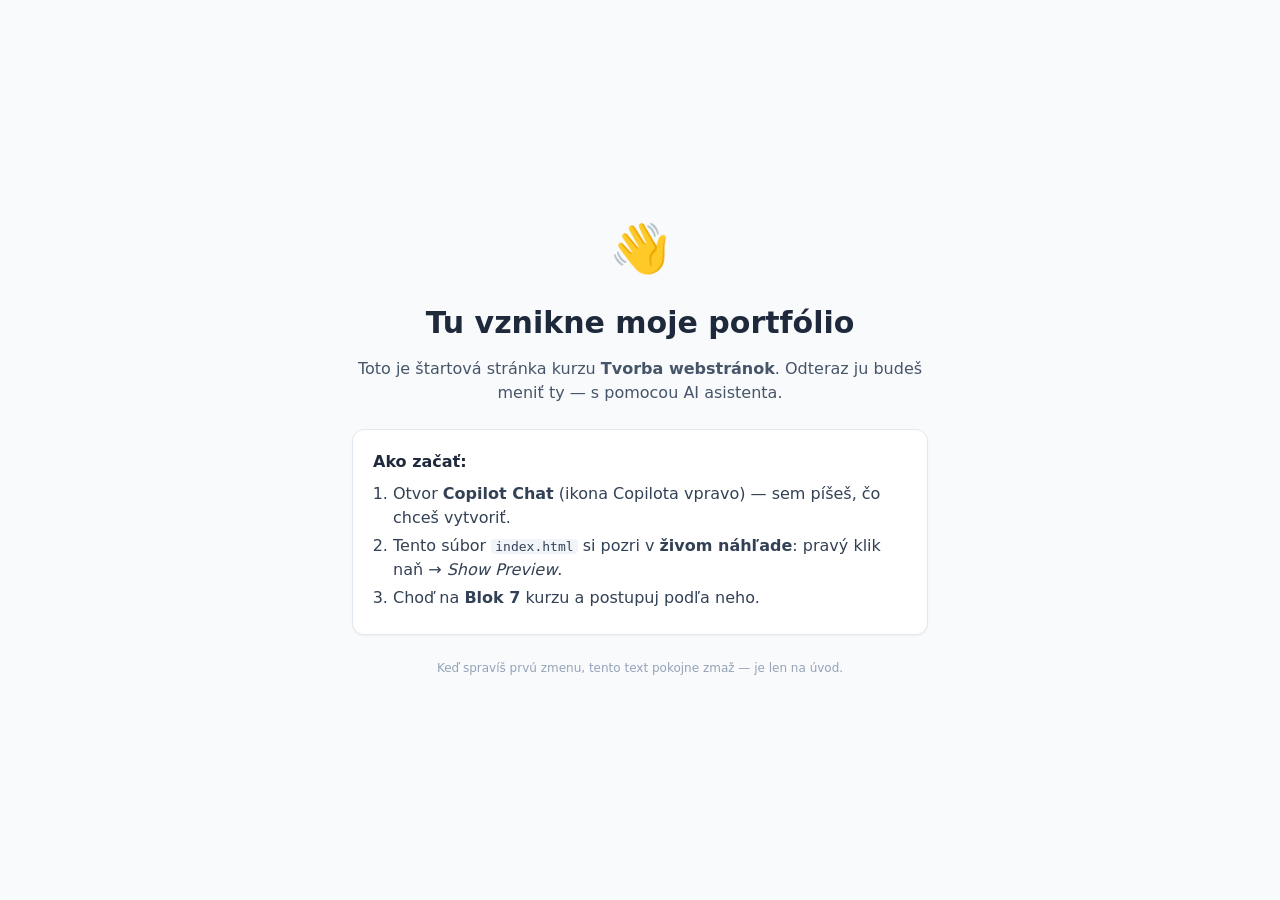
==== index.html @ f1b57f18 "Initial commit" ====
<!doctype html>
<html lang="sk">
<head>
  <meta charset="utf-8">
  <meta name="viewport" content="width=device-width, initial-scale=1">
  <title>Moje portfólio — začiatok</title>
  <!-- Vzhľad stránky je v samostatnom súbore styles.css (vrstva CSS) -->
  <link rel="stylesheet" href="styles.css">
</head>
<body>

  <main class="uvitanie">
    <div class="emoji">👋</div>
    <h1>Tu vznikne moje portfólio</h1>
    <p class="podtext">
      Toto je štartová stránka kurzu <strong>Tvorba webstránok</strong>.
      Odteraz ju budeš meniť ty — s pomocou AI asistenta.
    </p>

    <div class="karta">
      <p class="karta-nadpis">Ako začať:</p>
      <ol>
        <li>Otvor <strong>Copilot Chat</strong> (ikona Copilota vpravo) — sem píšeš, čo chceš vytvoriť.</li>
        <li>Tento súbor <code>index.html</code> si pozri v <strong>živom náhľade</strong>: pravý klik naň → <em>Show Preview</em>.</li>
        <li>Choď na <strong>Blok 7</strong> kurzu a postupuj podľa neho.</li>
      </ol>
    </div>

    <p class="poznamka">
      Keď spravíš prvú zmenu, tento text pokojne zmaž — je len na úvod.
    </p>
  </main>

</body>
</html>
---- styles.css ----
/* Vzhľad štartovej stránky — vrstva CSS (ako stránka vyzerá).
   Obsah (čo na stránke je) nájdeš v index.html. */

* {
  box-sizing: border-box;
}

body {
  margin: 0;
  min-height: 100vh;
  display: flex;
  align-items: center;
  justify-content: center;
  padding: 1.5rem;
  background: #f8fafc;
  color: #1e293b;
  font-family: system-ui, -apple-system, "Segoe UI", sans-serif;
  line-height: 1.5;
}

.uvitanie {
  max-width: 36rem;
  text-align: center;
}

.emoji {
  font-size: 3rem;
  margin-bottom: 1rem;
}

h1 {
  font-size: 1.875rem;
  margin: 0 0 0.75rem;
}

.podtext {
  color: #475569;
  margin: 0 0 1.5rem;
}

.karta {
  background: #ffffff;
  border: 1px solid #e2e8f0;
  border-radius: 0.75rem;
  box-shadow: 0 1px 2px rgba(0, 0, 0, 0.05);
  padding: 1.25rem;
  text-align: left;
}

.karta-nadpis {
  font-weight: 600;
  margin: 0 0 0.5rem;
}

.karta ol {
  margin: 0;
  padding-left: 1.25rem;
}

.karta li {
  margin-bottom: 0.25rem;
  color: #334155;
}

.karta code {
  background: #f1f5f9;
  padding: 0 0.25rem;
  border-radius: 0.25rem;
}

.poznamka {
  font-size: 0.75rem;
  color: #94a3b8;
  margin-top: 1.5rem;
}
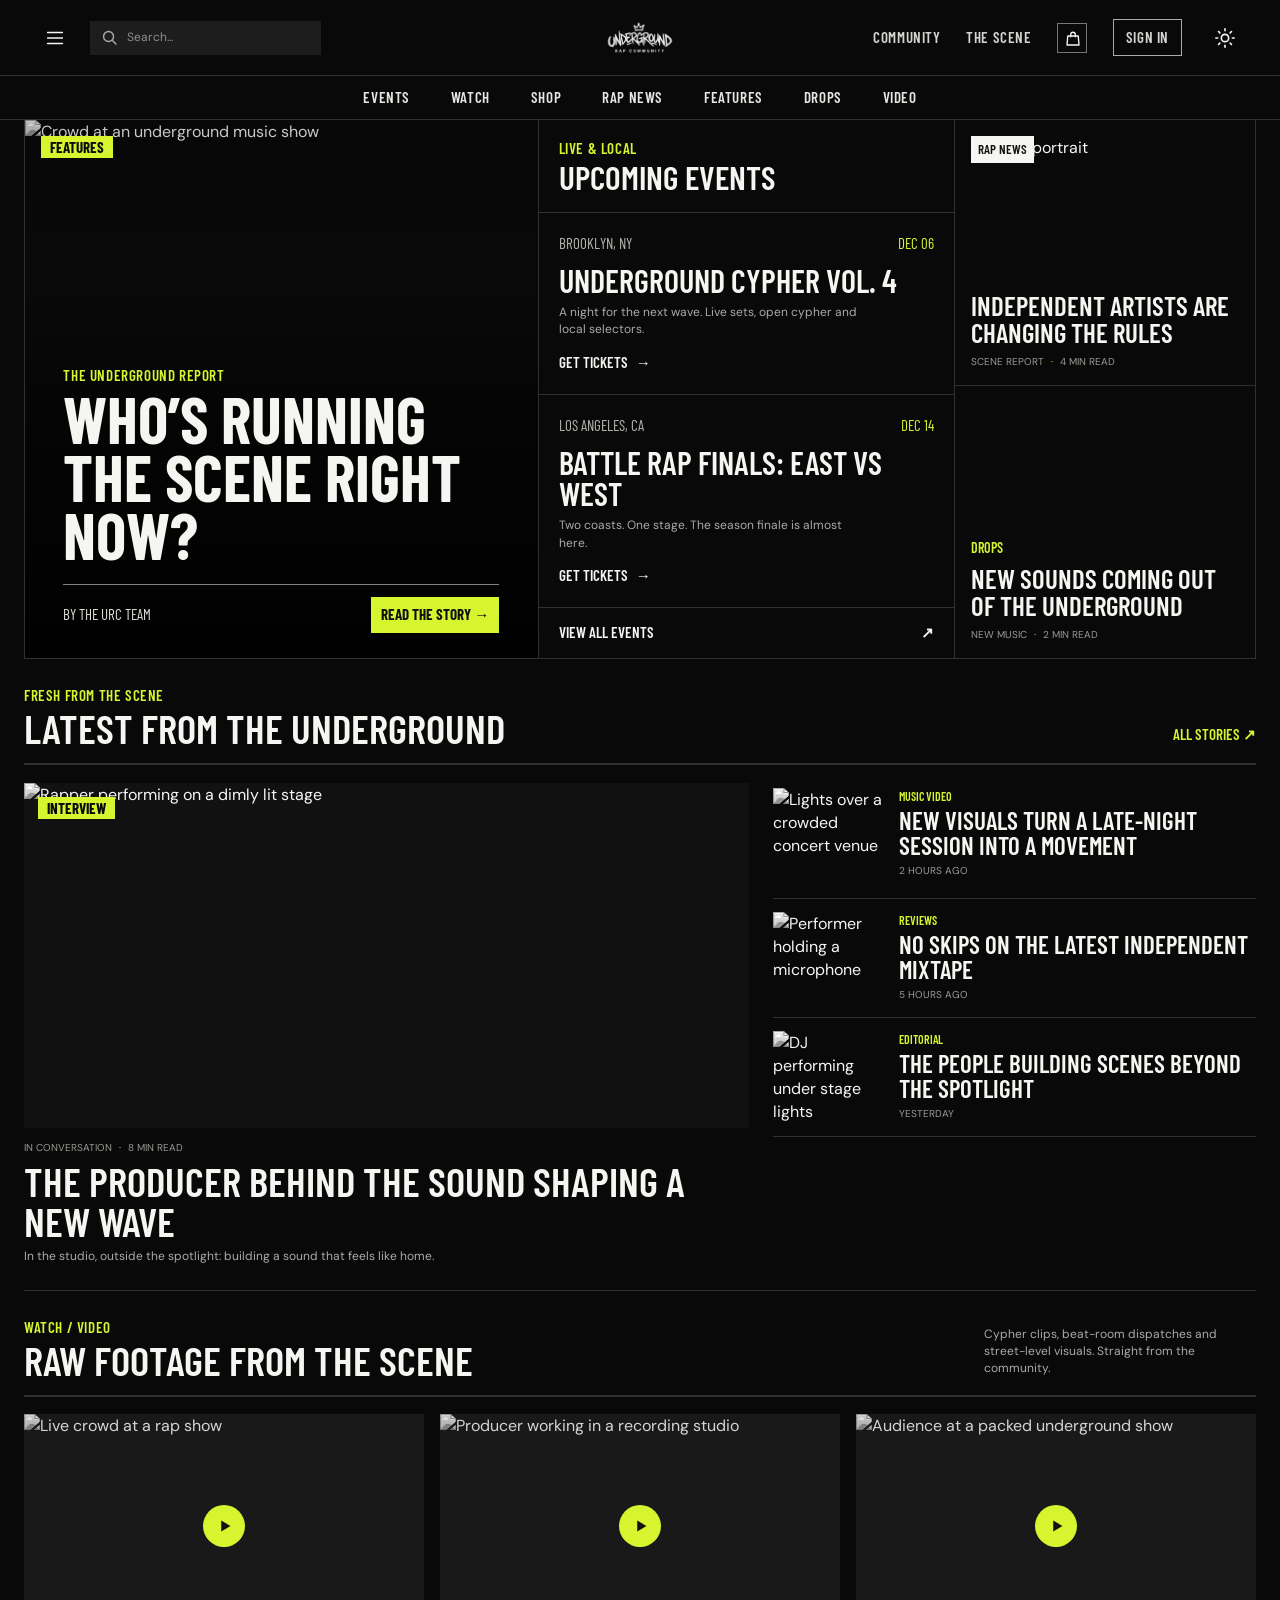
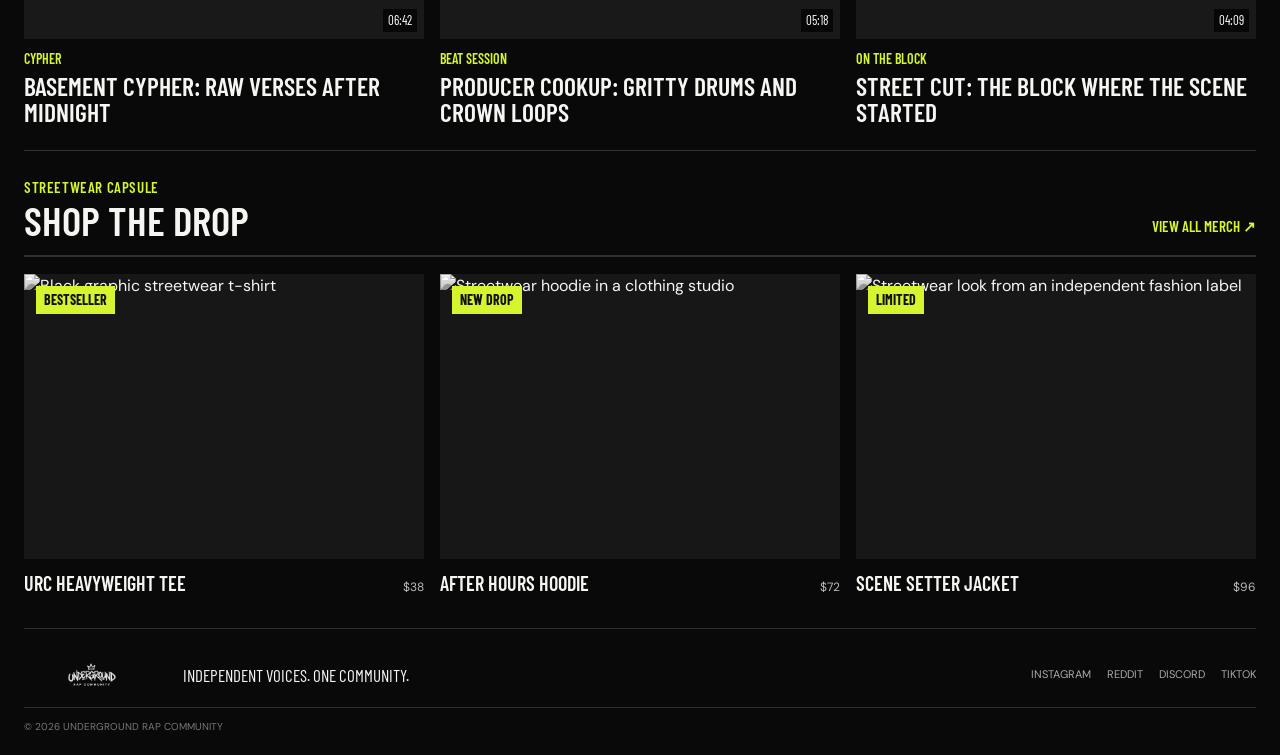
==== commit ce95842e: "Build underground rap community homepage" ====
--- a/index.html
+++ b/index.html
@@ -1,35 +1,227 @@
 <!doctype html>
-<html lang="sk">
+<html lang="en">
 <head>
   <meta charset="utf-8">
   <meta name="viewport" content="width=device-width, initial-scale=1">
-  <title>Moje portfólio — začiatok</title>
-  <!-- Vzhľad stránky je v samostatnom súbore styles.css (vrstva CSS) -->
+  <meta name="theme-color" content="#090909">
+  <meta name="description" content="Underground Rap Community: novinky, releasy, rozhovory, videá a koncerty z underground rapovej scény.">
+  <title>Underground Rap Community</title>
+  <link rel="preconnect" href="https://fonts.googleapis.com">
+  <link rel="preconnect" href="https://fonts.gstatic.com" crossorigin>
+  <link href="https://fonts.googleapis.com/css2?family=Barlow+Condensed:wght@400;500;600;700;800&family=DM+Sans:wght@400;500;600;700&display=swap" rel="stylesheet">
+  <script>
+    try {
+      if (localStorage.getItem("urc-theme") === "light") {
+        document.documentElement.dataset.theme = "light";
+      }
+    } catch {}
+  </script>
   <link rel="stylesheet" href="styles.css">
 </head>
 <body>
-
-  <main class="uvitanie">
-    <div class="emoji">👋</div>
-    <h1>Tu vznikne moje portfólio</h1>
-    <p class="podtext">
-      Toto je štartová stránka kurzu <strong>Tvorba webstránok</strong>.
-      Odteraz ju budeš meniť ty — s pomocou AI asistenta.
-    </p>
-
-    <div class="karta">
-      <p class="karta-nadpis">Ako začať:</p>
-      <ol>
-        <li>Otvor <strong>Copilot Chat</strong> (ikona Copilota vpravo) — sem píšeš, čo chceš vytvoriť.</li>
-        <li>Tento súbor <code>index.html</code> si pozri v <strong>živom náhľade</strong>: pravý klik naň → <em>Show Preview</em>.</li>
-        <li>Choď na <strong>Blok 7</strong> kurzu a postupuj podľa neho.</li>
-      </ol>
+  <a class="skip-link" href="#main">Skip to content</a>
+  <header class="site-header">
+    <div class="masthead">
+      <div class="masthead-tools">
+        <details class="menu-wrap">
+          <summary class="icon-button menu-button" aria-label="Open menu">
+            <svg viewBox="0 0 24 24" aria-hidden="true"><path d="M4 6h16M4 12h16M4 18h16" /></svg>
+          </summary>
+          <div class="menu-popover">
+            <a href="#events">Events</a>
+            <a href="#watch">Watch</a>
+            <a href="#shop">Shop</a>
+            <a href="#rap-news">Rap news</a>
+          </div>
+        </details>
+        <form class="search-form" role="search" action="#rap-news">
+          <button class="search-submit" type="submit" aria-label="Search">
+            <svg viewBox="0 0 24 24" aria-hidden="true"><circle cx="10.8" cy="10.8" r="6.3" /><path d="m16 16 4.2 4.2" /></svg>
+          </button>
+          <input type="search" name="q" placeholder="Search..." aria-label="Search stories">
+        </form>
+      </div>
+
+      <a class="brand" href="#top" aria-label="Underground Rap Community home">
+        <img src="img/ug%20rap.png" alt="Underground Rap Community">
+      </a>
+
+      <div class="masthead-links">
+        <a href="#community">Community</a>
+        <a href="#rap-news">The scene</a>
+        <a class="icon-button bag-button" href="#shop" aria-label="Shop the drop">
+          <svg viewBox="0 0 24 24" aria-hidden="true"><path d="M5 8h14l1 12H4L5 8Z" /><path d="M9 9V6a3 3 0 0 1 6 0v3" /></svg>
+        </a>
+        <a class="sign-in" href="#community">Sign in</a>
+        <button class="icon-button theme-toggle" id="theme-toggle" type="button" aria-label="Switch to light theme" aria-pressed="false" title="Switch to light theme">
+          <svg class="theme-icon-sun" viewBox="0 0 24 24" aria-hidden="true"><circle cx="12" cy="12" r="4" /><path d="M12 2v2m0 16v2M4.93 4.93l1.42 1.42m11.3 11.3 1.42 1.42M2 12h2m16 0h2M4.93 19.07l1.42-1.42m11.3-11.3 1.42-1.42" /></svg>
+          <svg class="theme-icon-moon" viewBox="0 0 24 24" aria-hidden="true"><path d="M20.2 15.4A8.5 8.5 0 0 1 8.6 3.8 8.5 8.5 0 1 0 20.2 15.4Z" /></svg>
+        </button>
+      </div>
     </div>
 
-    <p class="poznamka">
-      Keď spravíš prvú zmenu, tento text pokojne zmaž — je len na úvod.
-    </p>
+    <nav class="main-nav" id="main-nav" aria-label="Main navigation">
+      <a href="#events">Events</a>
+      <a href="#watch">Watch</a>
+      <a href="#shop">Shop</a>
+      <a href="#rap-news">Rap news</a>
+      <a href="#features">Features</a>
+      <a href="#drops">Drops</a>
+      <a href="#watch">Video</a>
+    </nav>
+  </header>
+
+  <main id="main" class="page-shell">
+    <section class="lead-grid" id="top" aria-label="Top stories and upcoming events">
+      <article class="lead-story">
+        <img class="lead-image" src="https://images.unsplash.com/photo-1501386761578-eac5c94b800a?auto=format&fit=crop&w=1500&q=85" alt="Crowd at an underground music show">
+        <div class="lead-shade"></div>
+        <span class="category-tag">Features</span>
+        <div class="lead-copy">
+          <p class="eyebrow">The underground report</p>
+          <h1>Who’s running the scene right now?</h1>
+          <div class="lead-meta"><span>By the URC team</span><a class="text-link" href="#features">Read the story <span aria-hidden="true">→</span></a></div>
+        </div>
+      </article>
+
+      <section class="events-panel" id="events" aria-labelledby="events-title">
+        <div class="section-heading compact-heading">
+          <span class="eyebrow">Live &amp; local</span>
+          <h2 id="events-title">Upcoming events</h2>
+        </div>
+        <article class="event-item">
+          <p class="event-date">Brooklyn, NY <span>Dec 06</span></p>
+          <h3>Underground Cypher Vol. 4</h3>
+          <p class="event-detail">A night for the next wave. Live sets, open cypher and local selectors.</p>
+          <a class="event-link" href="#community">Get tickets <span aria-hidden="true">→</span></a>
+        </article>
+        <article class="event-item">
+          <p class="event-date">Los Angeles, CA <span>Dec 14</span></p>
+          <h3>Battle Rap Finals: East vs West</h3>
+          <p class="event-detail">Two coasts. One stage. The season finale is almost here.</p>
+          <a class="event-link" href="#community">Get tickets <span aria-hidden="true">→</span></a>
+        </article>
+        <a class="all-events" href="#events">View all events <span aria-hidden="true">↗</span></a>
+      </section>
+
+      <aside class="side-stories" aria-label="More rap news">
+        <article class="side-story">
+          <a class="side-image-link" href="#rap-news">
+            <img src="https://images.unsplash.com/photo-1506794778202-cad84cf45f1d?auto=format&fit=crop&w=800&q=80" alt="Artist portrait">
+            <span class="image-label">Rap news</span>
+          </a>
+          <h2><a href="#rap-news">Independent artists are changing the rules</a></h2>
+          <p class="story-meta">Scene report <span>·</span> 4 min read</p>
+        </article>
+        <article class="side-story side-story-small">
+          <span class="category-text">Drops</span>
+          <h2><a href="#drops">New sounds coming out of the underground</a></h2>
+          <p class="story-meta">New music <span>·</span> 2 min read</p>
+        </article>
+      </aside>
+    </section>
+
+    <section class="latest-section" id="rap-news" aria-labelledby="latest-title">
+      <div class="section-heading section-heading-row">
+        <div><span class="eyebrow">Fresh from the scene</span><h2 id="latest-title">Latest from the underground</h2></div>
+        <a class="section-link" href="#features">All stories <span aria-hidden="true">↗</span></a>
+      </div>
+      <div class="latest-grid">
+        <article class="feature-card" id="features">
+          <a class="feature-image image-frame" href="#community">
+            <img src="https://images.unsplash.com/photo-1516280440614-37939bbacd81?auto=format&fit=crop&w=1200&q=85" alt="Rapper performing on a dimly lit stage">
+            <span class="category-tag">Interview</span>
+          </a>
+          <div class="feature-copy">
+            <p class="story-meta">In conversation <span>·</span> 8 min read</p>
+            <h3><a href="#community">The producer behind the sound shaping a new wave</a></h3>
+            <p class="article-summary">In the studio, outside the spotlight: building a sound that feels like home.</p>
+          </div>
+        </article>
+        <div class="story-list">
+          <article class="story-row">
+            <img src="https://images.unsplash.com/photo-1514525253161-7a46d19cd819?auto=format&fit=crop&w=420&q=80" alt="Lights over a crowded concert venue">
+            <div><span class="category-text">Music video</span><h3><a href="#watch">New visuals turn a late-night session into a movement</a></h3><p class="story-meta">2 hours ago</p></div>
+          </article>
+          <article class="story-row">
+            <img src="https://images.unsplash.com/photo-1493225457124-a3eb161ffa5f?auto=format&fit=crop&w=420&q=80" alt="Performer holding a microphone">
+            <div><span class="category-text">Reviews</span><h3><a href="#music">No skips on the latest independent mixtape</a></h3><p class="story-meta">5 hours ago</p></div>
+          </article>
+          <article class="story-row">
+            <img src="https://images.unsplash.com/photo-1470225620780-dba8ba36b745?auto=format&fit=crop&w=420&q=80" alt="DJ performing under stage lights">
+            <div><span class="category-text">Editorial</span><h3><a href="#community">The people building scenes beyond the spotlight</a></h3><p class="story-meta">Yesterday</p></div>
+          </article>
+        </div>
+      </div>
+    </section>
+
+    <section class="watch-section" id="watch" aria-labelledby="watch-title">
+      <div class="section-heading section-heading-row">
+        <div><span class="eyebrow">Watch / video</span><h2 id="watch-title">Raw footage from the scene</h2></div>
+        <p class="section-intro">Cypher clips, beat-room dispatches and street-level visuals. Straight from the community.</p>
+      </div>
+      <div class="video-grid">
+        <article class="video-card">
+          <a class="video-thumb" href="#community"><img src="https://images.unsplash.com/photo-1506157786151-b8491531f063?auto=format&fit=crop&w=900&q=80" alt="Live crowd at a rap show"><span class="play-button" aria-label="Play video"><svg viewBox="0 0 24 24" aria-hidden="true"><path d="m9 6 10 6-10 6V6Z" /></svg></span><span class="duration">06:42</span></a>
+          <p class="category-text">Cypher</p><h3><a href="#community">Basement cypher: raw verses after midnight</a></h3>
+        </article>
+        <article class="video-card">
+          <a class="video-thumb" href="#community"><img src="https://images.unsplash.com/photo-1511379938547-c1f69419868d?auto=format&fit=crop&w=900&q=80" alt="Producer working in a recording studio"><span class="play-button" aria-label="Play video"><svg viewBox="0 0 24 24" aria-hidden="true"><path d="m9 6 10 6-10 6V6Z" /></svg></span><span class="duration">05:18</span></a>
+          <p class="category-text">Beat session</p><h3><a href="#community">Producer cookup: gritty drums and crown loops</a></h3>
+        </article>
+        <article class="video-card">
+          <a class="video-thumb" href="#community"><img src="https://images.unsplash.com/photo-1492684223066-81342ee5ff30?auto=format&fit=crop&w=900&q=80" alt="Audience at a packed underground show"><span class="play-button" aria-label="Play video"><svg viewBox="0 0 24 24" aria-hidden="true"><path d="m9 6 10 6-10 6V6Z" /></svg></span><span class="duration">04:09</span></a>
+          <p class="category-text">On the block</p><h3><a href="#community">Street cut: the block where the scene started</a></h3>
+        </article>
+      </div>
+    </section>
+
+    <section class="shop-section" id="shop" aria-labelledby="shop-title">
+      <div class="section-heading section-heading-row">
+        <div><span class="eyebrow">Streetwear capsule</span><h2 id="shop-title">Shop the drop</h2></div>
+        <a class="section-link" id="drops" href="#community">View all merch <span aria-hidden="true">↗</span></a>
+      </div>
+      <div class="product-grid">
+        <a class="product-card" href="#community"><span class="product-badge">Bestseller</span><img src="https://images.unsplash.com/photo-1521572163474-6864f9cf17ab?auto=format&fit=crop&w=800&q=85" alt="Black graphic streetwear t-shirt"><span class="product-name">URC heavyweight tee</span><span class="product-price">$38</span></a>
+        <a class="product-card" href="#community"><span class="product-badge">New drop</span><img src="https://images.unsplash.com/photo-1551232864-3f0890e580d9?auto=format&fit=crop&w=800&q=85" alt="Streetwear hoodie in a clothing studio"><span class="product-name">After Hours hoodie</span><span class="product-price">$72</span></a>
+        <a class="product-card" href="#community"><span class="product-badge">Limited</span><img src="https://images.unsplash.com/photo-1529139574466-a303027c1d8b?auto=format&fit=crop&w=800&q=85" alt="Streetwear look from an independent fashion label"><span class="product-name">Scene setter jacket</span><span class="product-price">$96</span></a>
+      </div>
+    </section>
   </main>
 
+  <footer class="site-footer" id="community">
+    <a class="footer-brand" href="#top"><img src="img/ug%20rap.png" alt="Underground Rap Community"></a>
+    <p>Independent voices. One community.</p>
+    <nav class="social-links" aria-label="Social media">
+      <a href="https://www.instagram.com/">Instagram</a>
+      <a href="https://www.reddit.com/">Reddit</a>
+      <a href="https://discord.com/">Discord</a>
+      <a href="https://www.tiktok.com/">TikTok</a>
+    </nav>
+    <span class="copyright">© 2026 Underground Rap Community</span>
+  </footer>
+  <script>
+    const themeToggle = document.querySelector("#theme-toggle");
+    const themeMeta = document.querySelector('meta[name="theme-color"]');
+
+    function setTheme(theme) {
+      document.documentElement.dataset.theme = theme;
+      const isLight = theme === "light";
+      const label = isLight ? "Switch to dark theme" : "Switch to light theme";
+      themeToggle.setAttribute("aria-pressed", String(isLight));
+      themeToggle.setAttribute("aria-label", label);
+      themeToggle.title = label;
+      themeMeta.setAttribute("content", isLight ? "#f5f5f2" : "#090909");
+    }
+
+    setTheme(document.documentElement.dataset.theme === "light" ? "light" : "dark");
+    themeToggle.addEventListener("click", () => {
+      const nextTheme = document.documentElement.dataset.theme === "light" ? "dark" : "light";
+      setTheme(nextTheme);
+      try {
+        localStorage.setItem("urc-theme", nextTheme);
+      } catch {}
+    });
+  </script>
 </body>
 </html>
--- a/styles.css
+++ b/styles.css
@@ -1,75 +1,298 @@
-/* Vzhľad štartovej stránky — vrstva CSS (ako stránka vyzerá).
-   Obsah (čo na stránke je) nájdeš v index.html. */
-
-* {
-  box-sizing: border-box;
-}
-
+:root {
+  color-scheme: dark;
+  --ink: #090909;
+  --panel: #111111;
+  --line: #303030;
+  --paper: #f5f5f2;
+  --muted: #9a9a96;
+  --acid: #d7f52f;
+  --display: "Barlow Condensed", Impact, "Arial Narrow", sans-serif;
+  --body: "DM Sans", Arial, sans-serif;
+}
+
+* { box-sizing: border-box; }
+html { scroll-behavior: smooth; }
 body {
   margin: 0;
-  min-height: 100vh;
+  background: var(--ink);
+  color: var(--paper);
+  font-family: var(--body);
+  line-height: 1.45;
+}
+a { color: inherit; text-decoration: none; }
+img { display: block; max-width: 100%; }
+button, input { font: inherit; }
+button, a, summary { -webkit-tap-highlight-color: transparent; }
+:focus-visible { outline: 2px solid var(--acid); outline-offset: 4px; }
+
+.skip-link {
+  position: absolute;
+  z-index: 20;
+  top: 8px;
+  left: 8px;
+  padding: 10px 14px;
+  transform: translateY(-150%);
+  background: var(--acid);
+  color: var(--ink);
+  font-weight: 700;
+}
+.skip-link:focus { transform: translateY(0); }
+
+.site-header { border-bottom: 1px solid var(--line); }
+.masthead {
+  position: relative;
+  display: grid;
+  grid-template-columns: minmax(0, 1fr) auto minmax(0, 1fr);
+  align-items: center;
+  min-height: 76px;
+  padding: 10px clamp(18px, 3vw, 46px);
+  border-bottom: 1px solid var(--line);
+}
+.masthead-tools, .masthead-links { display: flex; align-items: center; gap: 18px; }
+.masthead-links { justify-content: flex-end; gap: clamp(12px, 2vw, 28px); }
+.masthead-links > a:not(.icon-button), .main-nav a, .sign-in {
+  font-family: var(--display);
+  font-size: 15px;
+  font-weight: 600;
+  letter-spacing: .04em;
+  text-transform: uppercase;
+}
+.masthead-links > a:not(.icon-button) { color: #d4d4d1; }
+.masthead-links > a:not(.icon-button):hover, .main-nav a:hover { color: var(--acid); }
+.brand { display: block; width: clamp(150px, 17vw, 205px); }
+.brand img { width: 100%; height: 54px; object-fit: contain; }
+.icon-button {
+  display: inline-grid;
+  place-items: center;
+  width: 34px;
+  height: 34px;
+  padding: 6px;
+  border: 0;
+  background: transparent;
+  color: var(--paper);
+  cursor: pointer;
+}
+.icon-button svg, .search-submit svg { width: 100%; height: 100%; fill: none; stroke: currentColor; stroke-width: 1.8; stroke-linecap: round; stroke-linejoin: round; }
+.menu-wrap { position: relative; display: flex; }
+.menu-wrap summary { list-style: none; }
+.menu-wrap summary::-webkit-details-marker { display: none; }
+.menu-popover {
+  position: absolute;
+  z-index: 10;
+  top: calc(100% + 15px);
+  left: 0;
+  display: grid;
+  width: 210px;
+  padding: 8px 16px;
+  border: 1px solid var(--line);
+  background: #111;
+  box-shadow: 0 14px 32px #0009;
+}
+.menu-popover a { padding: 12px 0; border-bottom: 1px solid var(--line); font-family: var(--display); font-size: 18px; text-transform: uppercase; }
+.menu-popover a:last-child { border-bottom: 0; }
+.search-form {
   display: flex;
   align-items: center;
-  justify-content: center;
-  padding: 1.5rem;
-  background: #f8fafc;
-  color: #1e293b;
-  font-family: system-ui, -apple-system, "Segoe UI", sans-serif;
-  line-height: 1.5;
-}
-
-.uvitanie {
-  max-width: 36rem;
-  text-align: center;
-}
-
-.emoji {
-  font-size: 3rem;
-  margin-bottom: 1rem;
-}
-
-h1 {
-  font-size: 1.875rem;
-  margin: 0 0 0.75rem;
-}
-
-.podtext {
-  color: #475569;
-  margin: 0 0 1.5rem;
-}
-
-.karta {
-  background: #ffffff;
-  border: 1px solid #e2e8f0;
-  border-radius: 0.75rem;
-  box-shadow: 0 1px 2px rgba(0, 0, 0, 0.05);
-  padding: 1.25rem;
-  text-align: left;
-}
-
-.karta-nadpis {
-  font-weight: 600;
-  margin: 0 0 0.5rem;
-}
-
-.karta ol {
-  margin: 0;
-  padding-left: 1.25rem;
-}
-
-.karta li {
-  margin-bottom: 0.25rem;
-  color: #334155;
-}
-
-.karta code {
-  background: #f1f5f9;
-  padding: 0 0.25rem;
-  border-radius: 0.25rem;
-}
-
-.poznamka {
-  font-size: 0.75rem;
-  color: #94a3b8;
-  margin-top: 1.5rem;
-}
+  width: clamp(130px, 18vw, 240px);
+  height: 34px;
+  padding: 0 10px;
+  background: #1d1d1d;
+}
+.search-submit { display: grid; flex: 0 0 19px; place-items: center; width: 19px; height: 19px; padding: 0; border: 0; background: none; color: #aaa; cursor: pointer; }
+.search-form input { width: 100%; min-width: 0; padding: 0 0 0 8px; border: 0; outline: 0; background: transparent; color: var(--paper); font-size: 12px; }
+.search-form input::placeholder { color: #8d8d8d; }
+.bag-button { border: 1px solid #777; width: 30px; height: 30px; }
+.bag-button svg { width: 18px; height: 18px; }
+.sign-in { padding: 7px 12px; border: 1px solid #aaa; }
+.sign-in:hover { border-color: var(--acid); color: var(--acid); }
+.theme-toggle:hover { color: var(--acid); }
+.theme-icon-moon { display: none; }
+html[data-theme="light"] .theme-icon-sun { display: none; }
+html[data-theme="light"] .theme-icon-moon { display: block; }
+.main-nav { display: flex; min-height: 43px; align-items: center; justify-content: center; gap: clamp(22px, 3.2vw, 48px); padding: 8px 16px; overflow-x: auto; scrollbar-width: none; }
+.main-nav::-webkit-scrollbar { display: none; }
+.main-nav a { flex: 0 0 auto; color: #e6e6e3; }
+
+.page-shell { width: min(100% - 48px, 1500px); margin: 0 auto; }
+.lead-grid { display: grid; grid-template-columns: minmax(0, 1.16fr) minmax(300px, .94fr) minmax(220px, .68fr); border-left: 1px solid var(--line); }
+.lead-story { position: relative; display: flex; min-height: 440px; flex-direction: column; justify-content: space-between; overflow: hidden; border-right: 1px solid var(--line); border-bottom: 1px solid var(--line); isolation: isolate; }
+.lead-image, .lead-shade { position: absolute; z-index: -1; inset: 0; width: 100%; height: 100%; }
+.lead-image { object-fit: cover; filter: grayscale(1); transition: transform .6s ease; }
+.lead-story:hover .lead-image { transform: scale(1.035); }
+.lead-shade { background: linear-gradient(180deg, #0003 0%, #0000 30%, #0007 53%, #000e 100%); }
+.category-tag { display: inline-block; align-self: flex-start; margin: 16px; padding: 4px 9px 3px; background: var(--acid); color: #0a0a0a; font-family: var(--display); font-size: 15px; font-weight: 700; line-height: 1; text-transform: uppercase; }
+.lead-copy { padding: 0 clamp(20px, 3vw, 42px) 25px; }
+.eyebrow { display: block; margin: 0 0 6px; color: var(--acid); font-family: var(--display); font-size: 15px; font-weight: 600; letter-spacing: .04em; line-height: 1.1; text-transform: uppercase; }
+.lead-copy h1 { max-width: 660px; margin: 0; font-family: var(--display); font-size: clamp(44px, 5vw, 72px); font-weight: 700; line-height: .91; text-transform: uppercase; }
+.lead-meta { display: flex; align-items: center; justify-content: space-between; gap: 12px; margin-top: 20px; padding-top: 12px; border-top: 1px solid #ffffff80; color: #deded9; font-family: var(--display); font-size: 15px; text-transform: uppercase; }
+.text-link { padding: 7px 10px; background: var(--acid); color: #111; font-weight: 700; white-space: nowrap; }
+.events-panel { display: flex; flex-direction: column; border-right: 1px solid var(--line); border-bottom: 1px solid var(--line); }
+.section-heading { padding: 20px 20px 15px; border-bottom: 1px solid var(--line); }
+.section-heading h2 { margin: 0; font-family: var(--display); font-size: clamp(27px, 2.6vw, 36px); font-weight: 600; line-height: 1; text-transform: uppercase; }
+.compact-heading { padding: 20px 20px 18px; }
+.compact-heading .eyebrow { margin-bottom: 4px; }
+.event-item { padding: 20px; border-bottom: 1px solid var(--line); }
+.event-date { display: flex; justify-content: space-between; gap: 10px; margin: 0 0 10px; color: #b7b7b2; font-family: var(--display); font-size: 15px; text-transform: uppercase; }
+.event-date span { color: var(--acid); }
+.event-item h3 { margin: 0 0 8px; font-family: var(--display); font-size: clamp(25px, 2.5vw, 34px); font-weight: 600; line-height: .98; text-transform: uppercase; }
+.event-detail { max-width: 38ch; margin: 0 0 12px; color: #aaa; font-size: 12px; }
+.event-link, .all-events { display: inline-flex; align-items: center; gap: 8px; font-family: var(--display); font-size: 15px; font-weight: 600; text-transform: uppercase; }
+.event-link:hover, .all-events:hover { color: var(--acid); }
+.all-events { justify-content: space-between; margin-top: auto; padding: 14px 20px; }
+.side-stories { display: flex; min-width: 0; flex-direction: column; border-right: 1px solid var(--line); border-bottom: 1px solid var(--line); }
+.side-story { padding: 16px; border-bottom: 1px solid var(--line); }
+.side-image-link { position: relative; display: block; height: 142px; overflow: hidden; }
+.side-image-link img { width: 100%; height: 100%; object-fit: cover; filter: grayscale(1); }
+.image-label { position: absolute; top: 0; left: 0; padding: 4px 7px; background: var(--paper); color: #111; font-family: var(--display); font-size: 13px; font-weight: 600; text-transform: uppercase; }
+.side-story h2 { margin: 14px 0 9px; font-family: var(--display); font-size: clamp(23px, 2.1vw, 30px); font-weight: 600; line-height: 1; text-transform: uppercase; }
+.side-story h2 a:hover, .feature-copy h3 a:hover, .story-row h3 a:hover, .video-card h3 a:hover { color: var(--acid); }
+.story-meta { margin: 0; color: var(--muted); font-size: 10px; text-transform: uppercase; }
+.story-meta span { padding: 0 4px; color: var(--acid); }
+.side-story-small { margin-top: auto; border-bottom: 0; }
+.category-text { display: block; margin-bottom: 5px; color: var(--acid); font-family: var(--display); font-size: 14px; font-weight: 600; text-transform: uppercase; }
+.side-story-small h2 { margin-top: 7px; }
+
+.latest-section, .watch-section, .shop-section { padding-top: 28px; border-bottom: 1px solid var(--line); }
+.section-heading-row { display: flex; align-items: flex-end; justify-content: space-between; gap: 22px; padding: 0 0 14px; }
+.section-heading-row .eyebrow { margin-bottom: 4px; }
+.section-heading-row h2 { font-size: clamp(31px, 3.2vw, 42px); }
+.section-link { flex: 0 0 auto; padding-bottom: 3px; color: var(--acid); font-family: var(--display); font-size: 15px; font-weight: 600; text-transform: uppercase; }
+.latest-grid { display: grid; grid-template-columns: minmax(0, 1.2fr) minmax(300px, .8fr); gap: 24px; padding: 18px 0 25px; border-top: 1px solid var(--line); }
+.feature-card { min-width: 0; }
+.feature-image { position: relative; display: block; height: clamp(240px, 27vw, 360px); overflow: hidden; background: var(--panel); }
+.feature-image img { width: 100%; height: 100%; object-fit: cover; filter: grayscale(1); }
+.feature-image .category-tag { position: absolute; top: 0; left: 0; margin: 14px; }
+.feature-copy { padding-top: 13px; }
+.feature-copy h3 { max-width: 680px; margin: 5px 0 7px; font-family: var(--display); font-size: clamp(28px, 3.2vw, 42px); font-weight: 600; line-height: .98; text-transform: uppercase; }
+.article-summary { max-width: 62ch; margin: 0; color: #aaa; font-size: 12px; }
+.story-list { display: flex; flex-direction: column; }
+.story-row { display: grid; grid-template-columns: 112px minmax(0, 1fr); align-items: center; gap: 14px; min-height: 116px; padding: 0 0 13px; border-bottom: 1px solid var(--line); }
+.story-row + .story-row { padding-top: 13px; }
+.story-row img { width: 112px; height: 92px; object-fit: cover; filter: grayscale(1); }
+.story-row h3 { margin: 3px 0 6px; font-family: var(--display); font-size: clamp(19px, 2vw, 25px); font-weight: 600; line-height: 1; text-transform: uppercase; }
+.story-row .category-text { margin: 0; font-size: 12px; }
+
+.watch-section { padding-bottom: 26px; }
+.section-intro { max-width: 34ch; margin: 0 0 3px; color: #aaa; font-size: 12px; }
+.video-grid { display: grid; grid-template-columns: repeat(3, minmax(0, 1fr)); gap: 16px; padding-top: 17px; border-top: 1px solid var(--line); }
+.video-card { min-width: 0; }
+.video-thumb { position: relative; display: block; aspect-ratio: 16 / 9; overflow: hidden; background: #1d1d1d; }
+.video-thumb::after { position: absolute; inset: 0; background: #0002; content: ""; }
+.video-thumb img { width: 100%; height: 100%; object-fit: cover; filter: grayscale(1); transition: transform .4s ease; }
+.video-thumb:hover img { transform: scale(1.04); }
+.play-button { position: absolute; z-index: 1; top: 50%; left: 50%; display: grid; width: 42px; height: 42px; place-items: center; transform: translate(-50%, -50%); border-radius: 50%; background: var(--acid); color: #111; }
+.play-button svg { width: 22px; height: 22px; fill: currentColor; }
+.duration { position: absolute; z-index: 1; right: 7px; bottom: 7px; padding: 2px 5px; background: #000b; color: white; font-family: var(--display); font-size: 13px; }
+.video-card > .category-text { margin: 10px 0 4px; }
+.video-card h3 { margin: 0; font-family: var(--display); font-size: clamp(19px, 2vw, 26px); font-weight: 600; line-height: 1; text-transform: uppercase; }
+
+.shop-section { padding-bottom: 30px; }
+.product-grid { display: grid; grid-template-columns: repeat(3, minmax(0, 1fr)); gap: 16px; padding-top: 17px; border-top: 1px solid var(--line); }
+.product-card { position: relative; display: grid; grid-template-columns: minmax(0, 1fr) auto; align-items: baseline; column-gap: 12px; }
+.product-card img { grid-column: 1 / -1; width: 100%; aspect-ratio: 1.4 / 1; object-fit: cover; filter: grayscale(1); background: #171717; }
+.product-badge { position: absolute; top: 12px; left: 12px; z-index: 1; padding: 4px 8px; background: var(--acid); color: #111; font-family: var(--display); font-size: 14px; font-weight: 700; text-transform: uppercase; }
+.product-name { padding-top: 10px; font-family: var(--display); font-size: 20px; font-weight: 600; text-transform: uppercase; }
+.product-price { padding-top: 10px; color: #bbb; font-size: 12px; }
+.product-card:hover .product-name { color: var(--acid); }
+
+.site-footer { display: grid; grid-template-columns: auto 1fr auto; align-items: center; gap: 12px 24px; width: min(100% - 48px, 1500px); margin: 0 auto; padding: 26px 0 20px; color: #aaa; }
+.footer-brand { width: 135px; }
+.footer-brand img { width: 100%; height: 40px; object-fit: contain; }
+.site-footer > p { margin: 0; color: var(--paper); font-family: var(--display); font-size: 17px; text-transform: uppercase; }
+.social-links { display: flex; flex-wrap: wrap; gap: 16px; justify-content: flex-end; font-size: 11px; text-transform: uppercase; }
+.social-links a:hover { color: var(--acid); }
+.copyright { grid-column: 1 / -1; padding-top: 12px; border-top: 1px solid var(--line); color: #777; font-size: 10px; text-transform: uppercase; }
+
+@media (max-width: 1080px) {
+  .page-shell { width: min(100% - 32px, 1500px); }
+  .lead-grid { grid-template-columns: minmax(0, 1.1fr) minmax(280px, .9fr); }
+  .side-stories { grid-column: 1 / -1; display: grid; grid-template-columns: 1fr 1fr; }
+  .side-story { border-right: 1px solid var(--line); }
+  .side-story-small { margin-top: 0; border-right: 0; }
+  .side-image-link { height: 180px; }
+}
+@media (max-width: 720px) {
+  .masthead { min-height: 68px; padding: 8px 14px; }
+  .masthead-tools { gap: 7px; }
+  .masthead-links { gap: 8px; }
+  .masthead-links > a:not(.icon-button) { display: none; }
+  .brand { width: 145px; }
+  .brand img { height: 45px; }
+  .search-form { width: min(26vw, 170px); padding: 0 7px; }
+  .search-form input { padding-left: 5px; font-size: 11px; }
+  .sign-in { padding: 6px 8px; font-size: 13px; }
+  .main-nav { justify-content: flex-start; gap: 22px; min-height: 40px; padding: 7px 14px; }
+  .main-nav a { font-size: 14px; }
+  .page-shell { width: min(100% - 28px, 600px); }
+  .lead-grid { grid-template-columns: 1fr; }
+  .lead-story { min-height: 430px; border-left: 1px solid var(--line); }
+  .lead-copy { padding: 0 20px 22px; }
+  .lead-copy h1 { font-size: clamp(45px, 12vw, 66px); }
+  .events-panel { border-left: 1px solid var(--line); }
+  .side-stories { grid-column: auto; border-left: 1px solid var(--line); }
+  .latest-grid { grid-template-columns: 1fr; gap: 20px; }
+  .feature-image { height: auto; aspect-ratio: 1.35 / 1; }
+  .story-row { grid-template-columns: 100px minmax(0, 1fr); }
+  .story-row img { width: 100px; height: 82px; }
+  .video-grid { gap: 12px; }
+  .section-intro { display: none; }
+  .site-footer { width: min(100% - 28px, 600px); grid-template-columns: 1fr auto; }
+  .site-footer > p { grid-column: 1 / -1; grid-row: 2; }
+  .social-links { grid-column: 1 / -1; justify-content: flex-start; }
+}
+@media (max-width: 480px) {
+  .masthead { grid-template-columns: 1fr auto 1fr; gap: 4px; }
+  .masthead-tools { gap: 2px; }
+  .menu-button { width: 30px; }
+  .search-form { width: 34px; padding: 0; background: transparent; }
+  .search-form input { position: absolute; width: 1px; height: 1px; overflow: hidden; clip: rect(0, 0, 0, 0); }
+  .search-submit { width: 22px; height: 22px; flex-basis: 22px; margin-left: 5px; }
+  .brand { width: 124px; }
+  .brand img { height: 40px; }
+  .masthead-links { gap: 6px; }
+  .bag-button { width: 28px; height: 28px; }
+  .sign-in { display: none; }
+  .lead-story { min-height: 390px; }
+  .lead-meta { font-size: 13px; }
+  .text-link { padding: 6px 7px; }
+  .side-stories { grid-template-columns: 1fr; }
+  .side-story { border-right: 0; }
+  .side-story-small { border-top: 1px solid var(--line); }
+  .side-image-link { height: 200px; }
+  .section-heading-row { align-items: flex-start; }
+  .section-heading-row h2 { font-size: 31px; }
+  .section-link { font-size: 13px; }
+  .video-grid { grid-template-columns: 1fr; gap: 20px; }
+  .video-card h3 { font-size: 23px; }
+  .product-grid { grid-template-columns: 1fr; gap: 20px; }
+  .product-card img { aspect-ratio: 1.45 / 1; }
+  .product-name { font-size: 21px; }
+}
+
+html[data-theme="light"] {
+  color-scheme: light;
+  --ink: #f3f3f0;
+  --panel: #ffffff;
+  --line: #d7d7d2;
+  --paper: #111111;
+  --muted: #70706b;
+}
+html[data-theme="light"] .masthead-links > a:not(.icon-button),
+html[data-theme="light"] .main-nav a { color: #252525; }
+html[data-theme="light"] .menu-popover { background: #fff; box-shadow: 0 14px 32px #0002; }
+html[data-theme="light"] .search-form { background: #e6e6e2; }
+html[data-theme="light"] .search-submit { color: #333; }
+html[data-theme="light"] .search-form input::placeholder { color: #6d6d6d; }
+html[data-theme="light"] .bag-button,
+html[data-theme="light"] .sign-in { border-color: #777; }
+html[data-theme="light"] .event-date,
+html[data-theme="light"] .event-detail,
+html[data-theme="light"] .article-summary,
+html[data-theme="light"] .section-intro { color: #666; }
+html[data-theme="light"] .site-footer { color: #666; }
+html[data-theme="light"] .video-thumb,
+html[data-theme="light"] .product-card img { background-color: #e4e4e0; }
+
+@media (prefers-reduced-motion: reduce) {
+  *, *::before, *::after { scroll-behavior: auto !important; transition-duration: .01ms !important; }
+}
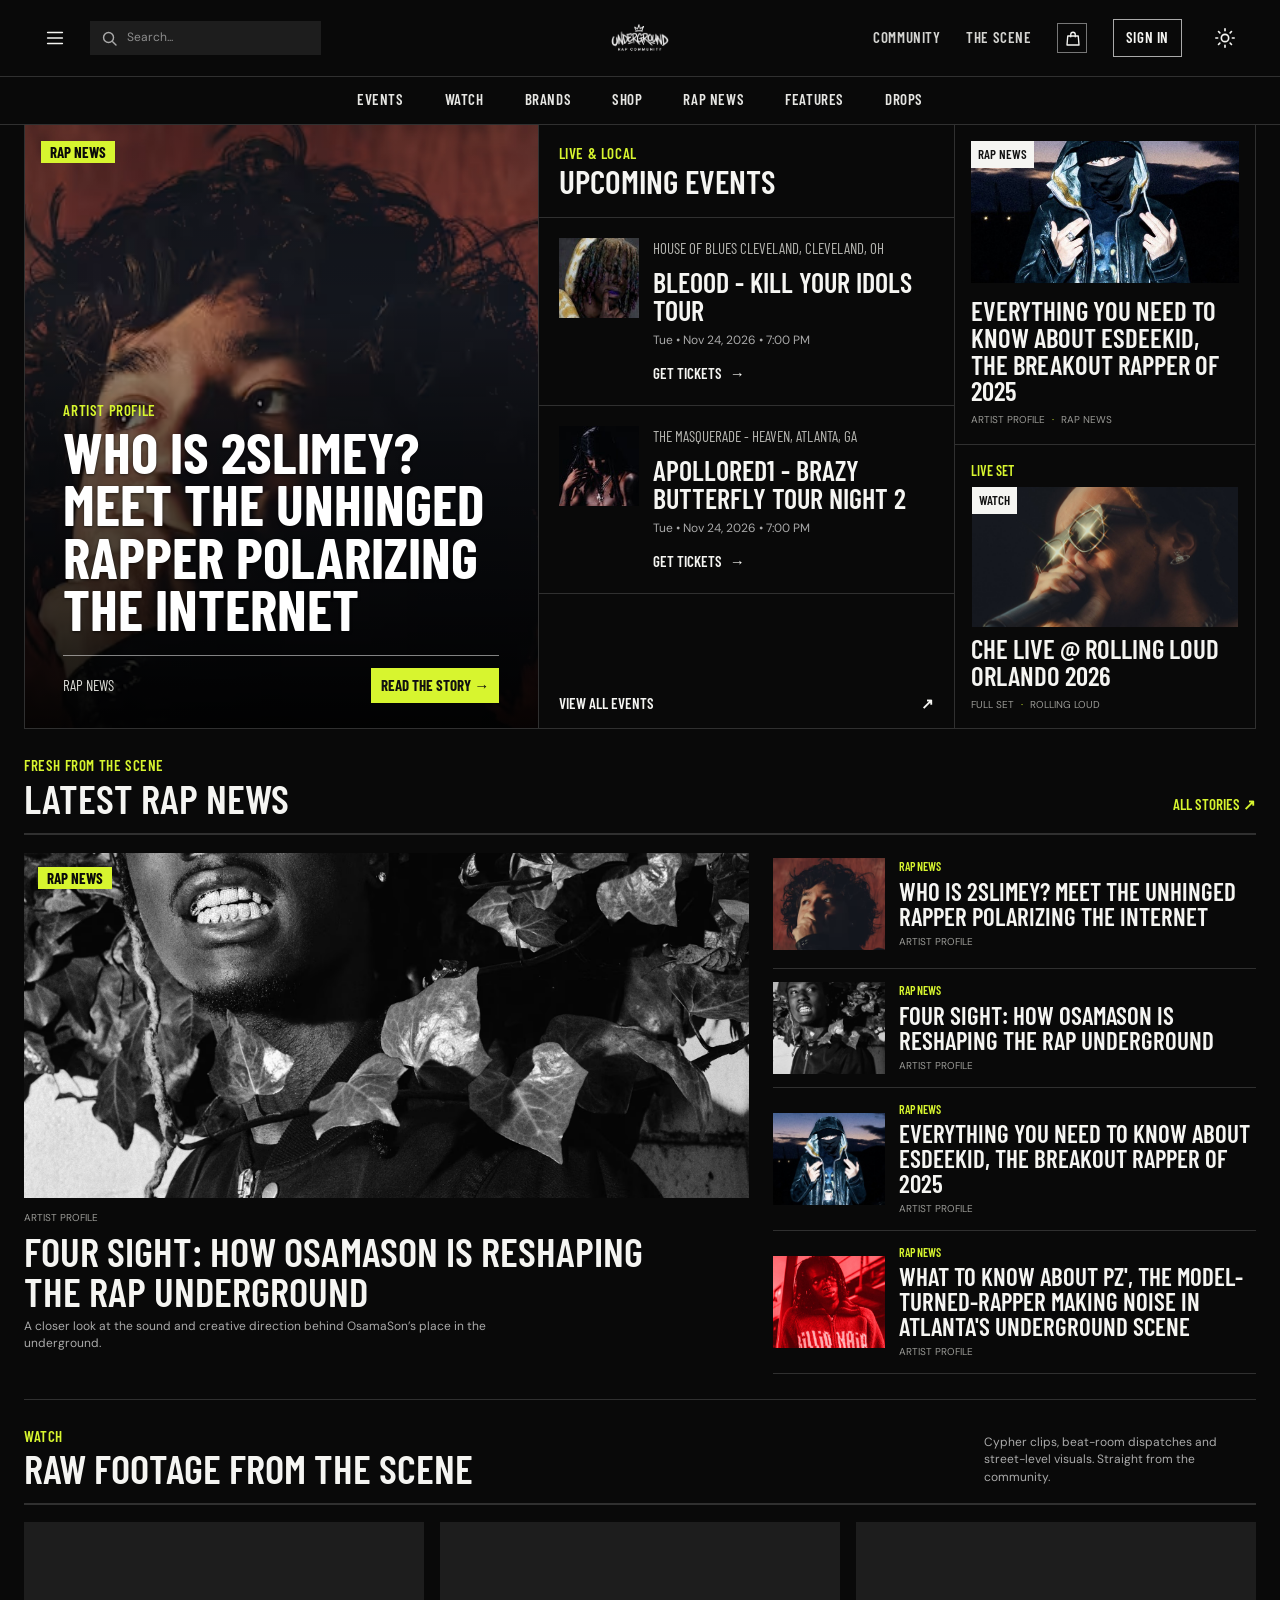
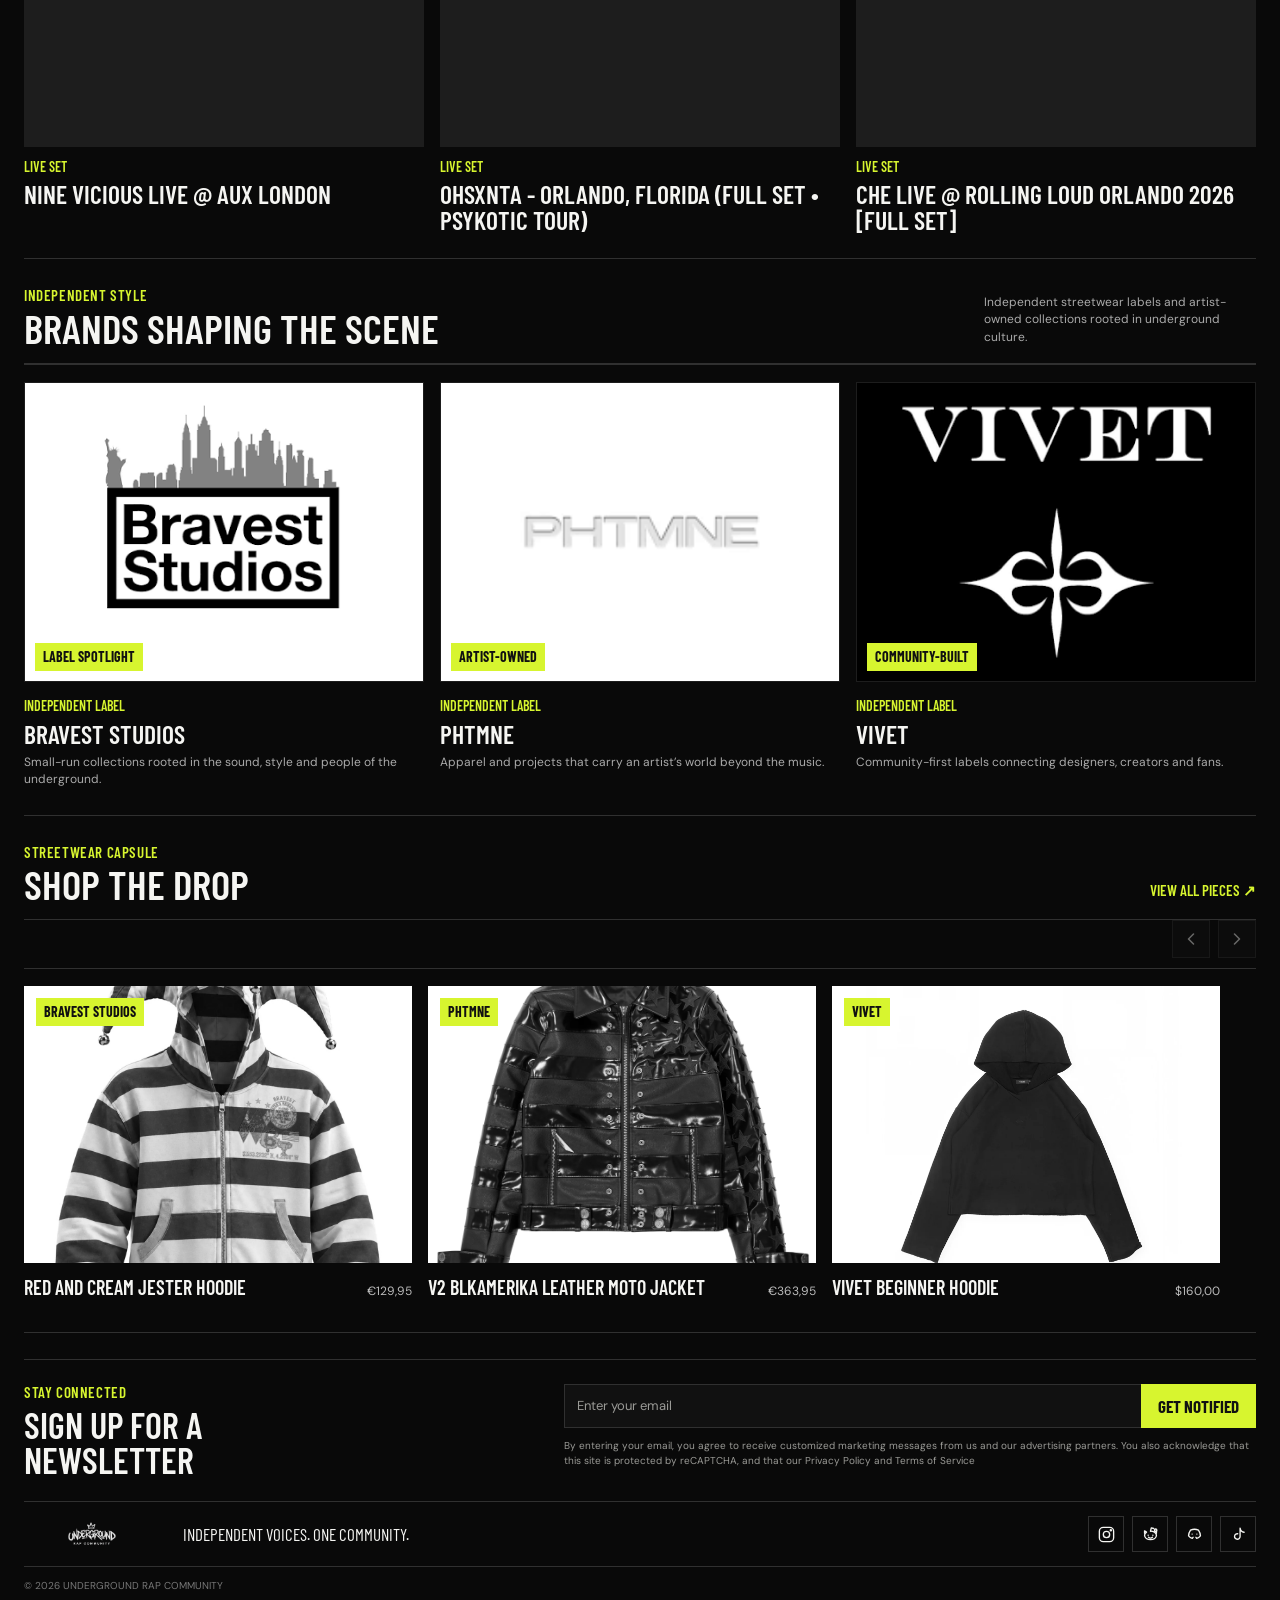
==== commit a41fdf96: "Build complete underground rap magazine site" ====
--- a/index.html
+++ b/index.html
@@ -6,6 +6,7 @@
   <meta name="theme-color" content="#090909">
   <meta name="description" content="Underground Rap Community: novinky, releasy, rozhovory, videá a koncerty z underground rapovej scény.">
   <title>Underground Rap Community</title>
+  <link rel="icon" type="image/jpeg" href="img/logo-bright.jpeg">
   <link rel="preconnect" href="https://fonts.googleapis.com">
   <link rel="preconnect" href="https://fonts.gstatic.com" crossorigin>
   <link href="https://fonts.googleapis.com/css2?family=Barlow+Condensed:wght@400;500;600;700;800&family=DM+Sans:wght@400;500;600;700&display=swap" rel="stylesheet">
@@ -23,17 +24,9 @@
   <header class="site-header">
     <div class="masthead">
       <div class="masthead-tools">
-        <details class="menu-wrap">
-          <summary class="icon-button menu-button" aria-label="Open menu">
-            <svg viewBox="0 0 24 24" aria-hidden="true"><path d="M4 6h16M4 12h16M4 18h16" /></svg>
-          </summary>
-          <div class="menu-popover">
-            <a href="#events">Events</a>
-            <a href="#watch">Watch</a>
-            <a href="#shop">Shop</a>
-            <a href="#rap-news">Rap news</a>
-          </div>
-        </details>
+        <button class="icon-button menu-button" id="menu-toggle" type="button" aria-label="Open menu" aria-haspopup="dialog" aria-controls="site-menu" aria-expanded="false">
+          <svg viewBox="0 0 24 24" aria-hidden="true"><path d="M4 6h16M4 12h16M4 18h16" /></svg>
+        </button>
         <form class="search-form" role="search" action="#rap-news">
           <button class="search-submit" type="submit" aria-label="Search">
             <svg viewBox="0 0 24 24" aria-hidden="true"><circle cx="10.8" cy="10.8" r="6.3" /><path d="m16 16 4.2 4.2" /></svg>
@@ -43,16 +36,16 @@
       </div>
 
       <a class="brand" href="#top" aria-label="Underground Rap Community home">
-        <img src="img/ug%20rap.png" alt="Underground Rap Community">
+        <img src="img/ug%20rap.png" data-dark-logo="img/ug%20rap.png" data-light-logo="img/logo-bright.jpeg" alt="Underground Rap Community">
       </a>
 
       <div class="masthead-links">
         <a href="#community">Community</a>
         <a href="#rap-news">The scene</a>
-        <a class="icon-button bag-button" href="#shop" aria-label="Shop the drop">
+        <a class="icon-button bag-button" href="shop.html" aria-label="Shop the drop">
           <svg viewBox="0 0 24 24" aria-hidden="true"><path d="M5 8h14l1 12H4L5 8Z" /><path d="M9 9V6a3 3 0 0 1 6 0v3" /></svg>
         </a>
-        <a class="sign-in" href="#community">Sign in</a>
+        <button class="sign-in" id="auth-toggle" type="button" data-auth-toggle>Sign in</button>
         <button class="icon-button theme-toggle" id="theme-toggle" type="button" aria-label="Switch to light theme" aria-pressed="false" title="Switch to light theme">
           <svg class="theme-icon-sun" viewBox="0 0 24 24" aria-hidden="true"><circle cx="12" cy="12" r="4" /><path d="M12 2v2m0 16v2M4.93 4.93l1.42 1.42m11.3 11.3 1.42 1.42M2 12h2m16 0h2M4.93 19.07l1.42-1.42m11.3-11.3 1.42-1.42" /></svg>
           <svg class="theme-icon-moon" viewBox="0 0 24 24" aria-hidden="true"><path d="M20.2 15.4A8.5 8.5 0 0 1 8.6 3.8 8.5 8.5 0 1 0 20.2 15.4Z" /></svg>
@@ -63,24 +56,49 @@
     <nav class="main-nav" id="main-nav" aria-label="Main navigation">
       <a href="#events">Events</a>
       <a href="#watch">Watch</a>
-      <a href="#shop">Shop</a>
+      <a href="#brands">Brands</a>
+      <a href="shop.html">Shop</a>
       <a href="#rap-news">Rap news</a>
       <a href="#features">Features</a>
       <a href="#drops">Drops</a>
-      <a href="#watch">Video</a>
     </nav>
   </header>
+
+  <dialog class="menu-dialog" id="site-menu" aria-labelledby="menu-title">
+    <div class="menu-drawer-head">
+      <div>
+        <span class="eyebrow">Underground Rap Community</span>
+        <h2 id="menu-title">Explore</h2>
+      </div>
+      <button class="icon-button menu-close" id="menu-close" type="button" aria-label="Close menu" autofocus>
+        <svg viewBox="0 0 24 24" aria-hidden="true"><path d="m6 6 12 12M18 6 6 18" /></svg>
+      </button>
+    </div>
+    <nav class="drawer-nav" aria-label="Menu">
+      <a href="#events"><span class="drawer-number">01</span><span>Events</span><span aria-hidden="true">↗</span></a>
+      <a href="#watch"><span class="drawer-number">02</span><span>Watch</span><span aria-hidden="true">↗</span></a>
+      <a href="#brands"><span class="drawer-number">03</span><span>Brands</span><span aria-hidden="true">↗</span></a>
+      <a href="shop.html"><span class="drawer-number">04</span><span>Shop</span><span aria-hidden="true">↗</span></a>
+      <a href="#rap-news"><span class="drawer-number">05</span><span>Rap News</span><span aria-hidden="true">↗</span></a>
+      <a href="#features"><span class="drawer-number">06</span><span>Features</span><span aria-hidden="true">↗</span></a>
+      <a href="#drops"><span class="drawer-number">07</span><span>Drops</span><span aria-hidden="true">↗</span></a>
+    </nav>
+    <div class="drawer-bottom">
+      <p>Independent voices. One community.</p>
+      <button class="sign-in drawer-sign-in" type="button" data-auth-toggle>Sign in</button>
+    </div>
+  </dialog>
 
   <main id="main" class="page-shell">
     <section class="lead-grid" id="top" aria-label="Top stories and upcoming events">
       <article class="lead-story">
-        <img class="lead-image" src="https://images.unsplash.com/photo-1501386761578-eac5c94b800a?auto=format&fit=crop&w=1500&q=85" alt="Crowd at an underground music show">
+        <img class="lead-image" src="img/image.png" alt="Portrait image accompanying the 2Slimey profile">
         <div class="lead-shade"></div>
-        <span class="category-tag">Features</span>
+        <span class="category-tag">Rap News</span>
         <div class="lead-copy">
-          <p class="eyebrow">The underground report</p>
-          <h1>Who’s running the scene right now?</h1>
-          <div class="lead-meta"><span>By the URC team</span><a class="text-link" href="#features">Read the story <span aria-hidden="true">→</span></a></div>
+          <p class="eyebrow">Artist profile</p>
+          <h1><a href="articles/2slimey.html">Who Is 2Slimey? Meet the Unhinged Rapper Polarizing the Internet</a></h1>
+          <div class="lead-meta"><span>Rap News</span><a class="text-link" href="articles/2slimey.html">Read the story <span aria-hidden="true">→</span></a></div>
         </div>
       </article>
 
@@ -89,67 +107,80 @@
           <span class="eyebrow">Live &amp; local</span>
           <h2 id="events-title">Upcoming events</h2>
         </div>
-        <article class="event-item">
-          <p class="event-date">Brooklyn, NY <span>Dec 06</span></p>
-          <h3>Underground Cypher Vol. 4</h3>
-          <p class="event-detail">A night for the next wave. Live sets, open cypher and local selectors.</p>
-          <a class="event-link" href="#community">Get tickets <span aria-hidden="true">→</span></a>
-        </article>
-        <article class="event-item">
-          <p class="event-date">Los Angeles, CA <span>Dec 14</span></p>
-          <h3>Battle Rap Finals: East vs West</h3>
-          <p class="event-detail">Two coasts. One stage. The season finale is almost here.</p>
-          <a class="event-link" href="#community">Get tickets <span aria-hidden="true">→</span></a>
-        </article>
-        <a class="all-events" href="#events">View all events <span aria-hidden="true">↗</span></a>
+        <article class="event-item event-item-featured">
+          <img class="event-image" src="img/bleood%20tour.jpg" alt="bleood Kill Your Idols Tour poster">
+          <div class="event-copy">
+            <p class="event-date">House of Blues Cleveland, Cleveland, OH</p>
+            <h3>bleood - Kill Your Idols Tour</h3>
+            <p class="event-detail">Tue • Nov 24, 2026 • 7:00 PM</p>
+            <a class="event-link" href="https://www.ticketmaster.com/bleood-kill-your-idols-tour-cleveland-ohio-11-24-2026/event/0500650FE8A2A7EB" target="_blank" rel="noopener noreferrer">Get tickets <span aria-hidden="true">→</span></a>
+          </div>
+        </article>
+        <article class="event-item event-item-featured">
+          <img class="event-image" src="img/apollored1%20tour.jpg" alt="ApolloRed1 Brazy Butterfly Tour poster">
+          <div class="event-copy">
+            <p class="event-date">The Masquerade - Heaven, Atlanta, GA</p>
+            <h3>ApolloRed1 - Brazy Butterfly Tour NIGHT 2</h3>
+            <p class="event-detail">Tue • Nov 24, 2026 • 7:00 PM</p>
+            <a class="event-link" href="https://www.ticketmaster.com/apollored1-brazy-butterfly-tour-night-2-atlanta-georgia-11-24-2026/event/0E006530E206929B" target="_blank" rel="noopener noreferrer">Get tickets <span aria-hidden="true">→</span></a>
+          </div>
+        </article>
+        <a class="all-events" href="https://www.ticketmaster.com/discover/concerts?classificationId=KnvZfZ7vAv1" target="_blank" rel="noopener noreferrer">View all events <span aria-hidden="true">↗</span></a>
       </section>
 
       <aside class="side-stories" aria-label="More rap news">
         <article class="side-story">
-          <a class="side-image-link" href="#rap-news">
-            <img src="https://images.unsplash.com/photo-1506794778202-cad84cf45f1d?auto=format&fit=crop&w=800&q=80" alt="Artist portrait">
+          <a class="side-image-link" href="articles/esdeekid.html">
+            <img src="img/esdeekid.jpeg" alt="EsDeeKid">
             <span class="image-label">Rap news</span>
           </a>
-          <h2><a href="#rap-news">Independent artists are changing the rules</a></h2>
-          <p class="story-meta">Scene report <span>·</span> 4 min read</p>
+          <h2><a href="articles/esdeekid.html">Everything You Need to Know About EsDeeKid, the Breakout Rapper of 2025</a></h2>
+          <p class="story-meta">Artist profile <span>·</span> Rap News</p>
         </article>
         <article class="side-story side-story-small">
-          <span class="category-text">Drops</span>
-          <h2><a href="#drops">New sounds coming out of the underground</a></h2>
-          <p class="story-meta">New music <span>·</span> 2 min read</p>
+          <a class="che-side-link" href="https://youtu.be/blg6YOk0gwg?si=7Y9sV7BCxGzhItGB" target="_blank" rel="noopener noreferrer" aria-label="Watch Che LIVE @ Rolling Loud Orlando 2026">
+            <span class="category-text">Live set</span>
+            <span class="che-side-image"><img src="img/Che.jpg" alt="Che LIVE @ Rolling Loud Orlando 2026"><span class="image-label">Watch</span></span>
+            <h2>Che LIVE @ Rolling Loud Orlando 2026</h2>
+            <p class="story-meta">Full set <span>·</span> Rolling Loud</p>
+          </a>
         </article>
       </aside>
     </section>
 
     <section class="latest-section" id="rap-news" aria-labelledby="latest-title">
       <div class="section-heading section-heading-row">
-        <div><span class="eyebrow">Fresh from the scene</span><h2 id="latest-title">Latest from the underground</h2></div>
+        <div><span class="eyebrow">Fresh from the scene</span><h2 id="latest-title">Latest Rap News</h2></div>
         <a class="section-link" href="#features">All stories <span aria-hidden="true">↗</span></a>
       </div>
       <div class="latest-grid">
         <article class="feature-card" id="features">
-          <a class="feature-image image-frame" href="#community">
-            <img src="https://images.unsplash.com/photo-1516280440614-37939bbacd81?auto=format&fit=crop&w=1200&q=85" alt="Rapper performing on a dimly lit stage">
-            <span class="category-tag">Interview</span>
+          <a class="feature-image image-frame" href="articles/osamason.html">
+            <img src="img/osamason.avif" alt="OsamaSon">
+            <span class="category-tag">Rap News</span>
           </a>
           <div class="feature-copy">
-            <p class="story-meta">In conversation <span>·</span> 8 min read</p>
-            <h3><a href="#community">The producer behind the sound shaping a new wave</a></h3>
-            <p class="article-summary">In the studio, outside the spotlight: building a sound that feels like home.</p>
+            <p class="story-meta">Artist profile</p>
+            <h3><a href="articles/osamason.html">Four Sight: How OsamaSon is Reshaping the Rap Underground</a></h3>
+            <p class="article-summary">A closer look at the sound and creative direction behind OsamaSon’s place in the underground.</p>
           </div>
         </article>
         <div class="story-list">
           <article class="story-row">
-            <img src="https://images.unsplash.com/photo-1514525253161-7a46d19cd819?auto=format&fit=crop&w=420&q=80" alt="Lights over a crowded concert venue">
-            <div><span class="category-text">Music video</span><h3><a href="#watch">New visuals turn a late-night session into a movement</a></h3><p class="story-meta">2 hours ago</p></div>
+            <img src="img/image.png" alt="Image accompanying the 2Slimey artist profile">
+            <div><span class="category-text">Rap News</span><h3><a href="articles/2slimey.html">Who Is 2Slimey? Meet the Unhinged Rapper Polarizing the Internet</a></h3><p class="story-meta">Artist profile</p></div>
           </article>
           <article class="story-row">
-            <img src="https://images.unsplash.com/photo-1493225457124-a3eb161ffa5f?auto=format&fit=crop&w=420&q=80" alt="Performer holding a microphone">
-            <div><span class="category-text">Reviews</span><h3><a href="#music">No skips on the latest independent mixtape</a></h3><p class="story-meta">5 hours ago</p></div>
+            <img src="img/osamason.avif" alt="OsamaSon">
+            <div><span class="category-text">Rap News</span><h3><a href="articles/osamason.html">Four Sight: How OsamaSon is Reshaping the Rap Underground</a></h3><p class="story-meta">Artist profile</p></div>
           </article>
           <article class="story-row">
-            <img src="https://images.unsplash.com/photo-1470225620780-dba8ba36b745?auto=format&fit=crop&w=420&q=80" alt="DJ performing under stage lights">
-            <div><span class="category-text">Editorial</span><h3><a href="#community">The people building scenes beyond the spotlight</a></h3><p class="story-meta">Yesterday</p></div>
+            <img src="img/esdeekid.jpeg" alt="EsDeeKid">
+            <div><span class="category-text">Rap News</span><h3><a href="articles/esdeekid.html">Everything You Need to Know About EsDeeKid, the Breakout Rapper of 2025</a></h3><p class="story-meta">Artist profile</p></div>
+          </article>
+          <article class="story-row">
+            <img src="img/pz.avif" alt="Pz’">
+            <div><span class="category-text">Rap News</span><h3><a href="articles/pz.html">What to Know About Pz', the Model-Turned-Rapper Making Noise in Atlanta's Underground Scene</a></h3><p class="story-meta">Artist profile</p></div>
           </article>
         </div>
       </div>
@@ -157,21 +188,54 @@
 
     <section class="watch-section" id="watch" aria-labelledby="watch-title">
       <div class="section-heading section-heading-row">
-        <div><span class="eyebrow">Watch / video</span><h2 id="watch-title">Raw footage from the scene</h2></div>
+        <div><span class="eyebrow">Watch</span><h2 id="watch-title">Raw footage from the scene</h2></div>
         <p class="section-intro">Cypher clips, beat-room dispatches and street-level visuals. Straight from the community.</p>
       </div>
-      <div class="video-grid">
-        <article class="video-card">
-          <a class="video-thumb" href="#community"><img src="https://images.unsplash.com/photo-1506157786151-b8491531f063?auto=format&fit=crop&w=900&q=80" alt="Live crowd at a rap show"><span class="play-button" aria-label="Play video"><svg viewBox="0 0 24 24" aria-hidden="true"><path d="m9 6 10 6-10 6V6Z" /></svg></span><span class="duration">06:42</span></a>
-          <p class="category-text">Cypher</p><h3><a href="#community">Basement cypher: raw verses after midnight</a></h3>
-        </article>
-        <article class="video-card">
-          <a class="video-thumb" href="#community"><img src="https://images.unsplash.com/photo-1511379938547-c1f69419868d?auto=format&fit=crop&w=900&q=80" alt="Producer working in a recording studio"><span class="play-button" aria-label="Play video"><svg viewBox="0 0 24 24" aria-hidden="true"><path d="m9 6 10 6-10 6V6Z" /></svg></span><span class="duration">05:18</span></a>
-          <p class="category-text">Beat session</p><h3><a href="#community">Producer cookup: gritty drums and crown loops</a></h3>
-        </article>
-        <article class="video-card">
-          <a class="video-thumb" href="#community"><img src="https://images.unsplash.com/photo-1492684223066-81342ee5ff30?auto=format&fit=crop&w=900&q=80" alt="Audience at a packed underground show"><span class="play-button" aria-label="Play video"><svg viewBox="0 0 24 24" aria-hidden="true"><path d="m9 6 10 6-10 6V6Z" /></svg></span><span class="duration">04:09</span></a>
-          <p class="category-text">On the block</p><h3><a href="#community">Street cut: the block where the scene started</a></h3>
+      <div class="watch-grid">
+        <article class="watch-card">
+          <div class="watch-thumb watch-thumb-embed"><iframe src="https://www.youtube.com/embed/rMIle9jYN4k" title="NINE VICIOUS LIVE @ AUX LONDON" loading="lazy" referrerpolicy="strict-origin-when-cross-origin" allow="accelerometer; autoplay; clipboard-write; encrypted-media; gyroscope; picture-in-picture; web-share" allowfullscreen></iframe></div>
+          <p class="category-text">Live set</p><h3><a href="https://youtu.be/rMIle9jYN4k?si=s1wasw0oUSgAynQq" target="_blank" rel="noopener noreferrer">NINE VICIOUS LIVE @ AUX LONDON</a></h3>
+        </article>
+        <article class="watch-card">
+          <div class="watch-thumb watch-thumb-embed"><iframe src="https://www.youtube.com/embed/fMqhbWEnISw" title="OHSXNTA - ORLANDO, FLORIDA (Full Set • Psykotic Tour)" loading="lazy" referrerpolicy="strict-origin-when-cross-origin" allow="accelerometer; autoplay; clipboard-write; encrypted-media; gyroscope; picture-in-picture; web-share" allowfullscreen></iframe></div>
+          <p class="category-text">Live set</p><h3><a href="https://youtu.be/fMqhbWEnISw?si=_iv-zWBjD3cgllw1" target="_blank" rel="noopener noreferrer">OHSXNTA - ORLANDO, FLORIDA (Full Set • Psykotic Tour)</a></h3>
+        </article>
+        <article class="watch-card">
+          <div class="watch-thumb watch-thumb-embed"><iframe src="https://www.youtube.com/embed/blg6YOk0gwg" title="Che LIVE @ Rolling Loud Orlando 2026 [FULL SET]" loading="lazy" referrerpolicy="strict-origin-when-cross-origin" allow="accelerometer; autoplay; clipboard-write; encrypted-media; gyroscope; picture-in-picture; web-share" allowfullscreen></iframe></div>
+          <p class="category-text">Live set</p><h3><a href="https://youtu.be/blg6YOk0gwg?si=7Y9sV7BCxGzhItGB" target="_blank" rel="noopener noreferrer">Che LIVE @ Rolling Loud Orlando 2026 [FULL SET]</a></h3>
+        </article>
+      </div>
+    </section>
+
+    <section class="brands-section" id="brands" aria-labelledby="brands-title">
+      <div class="section-heading section-heading-row">
+        <div><span class="eyebrow">Independent style</span><h2 id="brands-title">Brands shaping the scene</h2></div>
+        <p class="section-intro">Independent streetwear labels and artist-owned collections rooted in underground culture.</p>
+      </div>
+      <div class="brand-grid">
+        <article class="brand-card brand-card-link">
+          <a class="brand-card-link-all" href="https://braveststudios.com" target="_blank" rel="noopener noreferrer" aria-label="Visit Bravest Studios">
+            <span class="brand-image"><img src="img/bravest.png" alt="Bravest Studios"><span class="brand-badge">Label spotlight</span></span>
+            <p class="category-text">Independent label</p>
+            <h3>Bravest Studios</h3>
+            <p class="brand-description">Small-run collections rooted in the sound, style and people of the underground.</p>
+          </a>
+        </article>
+        <article class="brand-card brand-card-link">
+          <a class="brand-card-link-all" href="https://phtmne.com" target="_blank" rel="noopener noreferrer" aria-label="Visit PHTMNE">
+            <span class="brand-image"><img src="img/phtmne.png" alt="PHTMNE"><span class="brand-badge">Artist-owned</span></span>
+            <p class="category-text">Independent label</p>
+            <h3>PHTMNE</h3>
+            <p class="brand-description">Apparel and projects that carry an artist’s world beyond the music.</p>
+          </a>
+        </article>
+        <article class="brand-card brand-card-link">
+          <a class="brand-card-link-all" href="https://vivetofficial.com" target="_blank" rel="noopener noreferrer" aria-label="Visit VIVET">
+            <span class="brand-image"><img src="img/vivet.png" alt="VIVET"><span class="brand-badge">Community-built</span></span>
+            <p class="category-text">Independent label</p>
+            <h3>VIVET</h3>
+            <p class="brand-description">Community-first labels connecting designers, creators and fans.</p>
+          </a>
         </article>
       </div>
     </section>
@@ -179,27 +243,109 @@
     <section class="shop-section" id="shop" aria-labelledby="shop-title">
       <div class="section-heading section-heading-row">
         <div><span class="eyebrow">Streetwear capsule</span><h2 id="shop-title">Shop the drop</h2></div>
-        <a class="section-link" id="drops" href="#community">View all merch <span aria-hidden="true">↗</span></a>
-      </div>
-      <div class="product-grid">
-        <a class="product-card" href="#community"><span class="product-badge">Bestseller</span><img src="https://images.unsplash.com/photo-1521572163474-6864f9cf17ab?auto=format&fit=crop&w=800&q=85" alt="Black graphic streetwear t-shirt"><span class="product-name">URC heavyweight tee</span><span class="product-price">$38</span></a>
-        <a class="product-card" href="#community"><span class="product-badge">New drop</span><img src="https://images.unsplash.com/photo-1551232864-3f0890e580d9?auto=format&fit=crop&w=800&q=85" alt="Streetwear hoodie in a clothing studio"><span class="product-name">After Hours hoodie</span><span class="product-price">$72</span></a>
-        <a class="product-card" href="#community"><span class="product-badge">Limited</span><img src="https://images.unsplash.com/photo-1529139574466-a303027c1d8b?auto=format&fit=crop&w=800&q=85" alt="Streetwear look from an independent fashion label"><span class="product-name">Scene setter jacket</span><span class="product-price">$96</span></a>
+        <a class="section-link" id="drops" href="shop.html">View all pieces <span aria-hidden="true">↗</span></a>
+      </div>
+      <div class="drop-carousel-wrap">
+        <div class="drop-carousel-controls" aria-label="Browse shop pieces">
+          <button type="button" data-drop-direction="previous" aria-label="Previous piece" disabled><svg viewBox="0 0 24 24" aria-hidden="true"><path d="m15 18-6-6 6-6" /></svg></button>
+          <button type="button" data-drop-direction="next" aria-label="Next piece"><svg viewBox="0 0 24 24" aria-hidden="true"><path d="m9 18 6-6-6-6" /></svg></button>
+        </div>
+        <div class="product-grid drop-carousel" id="drop-carousel">
+          <a class="product-card" href="https://braveststudios.com/products/jester-zip-hoodie-cream" target="_blank" rel="noopener noreferrer"><span class="product-badge">Bravest Studios</span><img src="img/jester.webp" alt="Red and Cream Jester Hoodie"><span class="product-name">Red and Cream Jester Hoodie</span><span class="product-price">€129,95</span></a>
+          <a class="product-card" href="https://phtmne.com/products/new-blkamerika-leather-moto-jacket?variant=57286420103546" target="_blank" rel="noopener noreferrer"><span class="product-badge">PHTMNE</span><img src="img/amerika.webp" alt="V2 BLKAMERIKA LEATHER MOTO JACKET"><span class="product-name">V2 BLKAMERIKA LEATHER MOTO JACKET</span><span class="product-price">€363,95</span></a>
+          <a class="product-card" href="https://vivetofficial.com/products/vivet-beginner-hoodie" target="_blank" rel="noopener noreferrer"><span class="product-badge">VIVET</span><img src="img/vivet hoodie.webp" alt="VIVET Beginner Hoodie"><span class="product-name">VIVET Beginner Hoodie</span><span class="product-price">$160,00</span></a>
+        </div>
       </div>
     </section>
   </main>
 
   <footer class="site-footer" id="community">
-    <a class="footer-brand" href="#top"><img src="img/ug%20rap.png" alt="Underground Rap Community"></a>
+    <section class="newsletter" aria-labelledby="newsletter-title">
+      <div class="newsletter-copy">
+        <span class="eyebrow">Stay connected</span>
+        <h2 id="newsletter-title">Sign up for a newsletter</h2>
+      </div>
+      <form class="newsletter-form" id="newsletter-form">
+        <div class="newsletter-controls">
+          <label class="visually-hidden" for="newsletter-email">Enter your email</label>
+          <input id="newsletter-email" name="email" type="email" placeholder="Enter your email" autocomplete="email" required>
+          <button class="newsletter-submit" type="submit">Get notified</button>
+        </div>
+        <p class="newsletter-consent">By entering your email, you agree to receive customized marketing messages from us and our advertising partners. You also acknowledge that this site is protected by reCAPTCHA, and that our Privacy Policy and Terms of Service</p>
+        <p class="newsletter-status" id="newsletter-status" role="status" aria-live="polite"></p>
+      </form>
+    </section>
+    <a class="footer-brand" href="#top"><img src="img/ug%20rap.png" data-dark-logo="img/ug%20rap.png" data-light-logo="img/logo-bright.jpeg" alt="Underground Rap Community"></a>
     <p>Independent voices. One community.</p>
     <nav class="social-links" aria-label="Social media">
-      <a href="https://www.instagram.com/">Instagram</a>
-      <a href="https://www.reddit.com/">Reddit</a>
-      <a href="https://discord.com/">Discord</a>
-      <a href="https://www.tiktok.com/">TikTok</a>
+      <a href="https://www.instagram.com/" aria-label="Instagram">
+        <svg viewBox="0 0 24 24" aria-hidden="true"><rect x="3" y="3" width="18" height="18" rx="5" /><circle cx="12" cy="12" r="4" /><circle cx="17.5" cy="6.5" r=".75" /></svg>
+      </a>
+      <a href="https://www.reddit.com/" aria-label="Reddit">
+        <svg viewBox="0 0 24 24" aria-hidden="true"><path d="M7 9 4.5 7.5v3M17 9l2.5-1.5v3M7 9c-1.6 1-2.5 2.4-2.5 4 0 3.2 3.4 5.5 7.5 5.5s7.5-2.3 7.5-5.5c0-1.6-.9-3-2.5-4-1.5-.9-3.2-1.3-5-1.3" /><path d="m12 7.7 1-4 3 .7M9 13h.01M15 13h.01M9.5 15.5c1.3 1.1 3.7 1.1 5 0" /><circle cx="18.5" cy="6.5" r="1.5" /></svg>
+      </a>
+      <a href="https://discord.com/" aria-label="Discord">
+        <svg viewBox="0 0 24 24" aria-hidden="true"><path d="M7 6.5c3.2-1.5 6.8-1.5 10 0 1.5 2.1 2.3 4.6 2.5 7.2-1.4 1.6-3 2.6-4.7 3.2l-1-1.4M10.2 15.5l-1 1.4c-1.7-.6-3.3-1.6-4.7-3.2.2-2.6 1-5.1 2.5-7.2" /><path d="M9 11.5h.01M15 11.5h.01" /></svg>
+      </a>
+      <a href="https://www.tiktok.com/" aria-label="TikTok">
+        <svg viewBox="0 0 24 24" aria-hidden="true"><path d="M14 4v10.5a3.5 3.5 0 1 1-3-3.46M14 4c.5 3 2.4 4.8 5 5.2" /></svg>
+      </a>
     </nav>
     <span class="copyright">© 2026 Underground Rap Community</span>
   </footer>
+  <dialog class="auth-dialog" id="auth-dialog" aria-labelledby="auth-title">
+    <div class="auth-dialog-head">
+      <div>
+        <span class="eyebrow">URC account</span>
+        <h2 id="auth-title">Welcome back</h2>
+      </div>
+      <button class="icon-button auth-close" id="auth-close" type="button" aria-label="Close sign-in dialog">
+        <svg viewBox="0 0 24 24" aria-hidden="true"><path d="m6 6 12 12M18 6 6 18" /></svg>
+      </button>
+    </div>
+    <div class="auth-tabs" id="auth-tabs" role="tablist" aria-label="Account access">
+      <button class="auth-tab is-active" id="signin-tab" type="button" role="tab" aria-selected="true" aria-controls="auth-form" data-auth-mode="signin">Sign in</button>
+      <button class="auth-tab" id="signup-tab" type="button" role="tab" aria-selected="false" aria-controls="auth-form" data-auth-mode="signup">Create account</button>
+    </div>
+    <form class="auth-form" id="auth-form">
+      <label class="auth-field" for="auth-email">Email address
+        <input id="auth-email" name="email" type="email" autocomplete="email" required>
+      </label>
+      <label class="auth-field" for="auth-password"><span id="password-label">Password</span>
+        <input id="auth-password" name="password" type="password" autocomplete="current-password" minlength="8" required>
+      </label>
+      <button class="auth-forgot" id="auth-forgot" type="button">Forgot password?</button>
+      <p class="auth-message" id="auth-message" role="status" aria-live="polite"></p>
+      <button class="auth-submit" id="auth-submit" type="submit">Sign in</button>
+    </form>
+  </dialog>
+  <script>
+    const dropCarousel = document.querySelector("#drop-carousel");
+    const dropPrevious = document.querySelector('[data-drop-direction="previous"]');
+    const dropNext = document.querySelector('[data-drop-direction="next"]');
+
+    function updateDropControls() {
+      if (!dropCarousel) return;
+      dropPrevious.disabled = dropCarousel.scrollLeft <= 2;
+      dropNext.disabled = dropCarousel.scrollLeft >= dropCarousel.scrollWidth - dropCarousel.clientWidth - 2;
+    }
+
+    function scrollDrop(direction) {
+      const card = dropCarousel?.querySelector(".product-card");
+      if (!card) return;
+      const gap = Number.parseFloat(getComputedStyle(dropCarousel).columnGap) || 0;
+      dropCarousel.scrollBy({ left: direction * (card.getBoundingClientRect().width + gap), behavior: "smooth" });
+    }
+
+    dropPrevious?.addEventListener("click", () => scrollDrop(-1));
+    dropNext?.addEventListener("click", () => scrollDrop(1));
+    dropCarousel?.addEventListener("scroll", updateDropControls, { passive: true });
+    window.addEventListener("resize", updateDropControls);
+    requestAnimationFrame(updateDropControls);
+  </script>
+  <script type="module" src="newsletter.js"></script>
+  <script type="module" src="menu.js"></script>
+  <script type="module" src="auth.js"></script>
   <script>
     const themeToggle = document.querySelector("#theme-toggle");
     const themeMeta = document.querySelector('meta[name="theme-color"]');
@@ -212,6 +358,9 @@
       themeToggle.setAttribute("aria-label", label);
       themeToggle.title = label;
       themeMeta.setAttribute("content", isLight ? "#f5f5f2" : "#090909");
+      document.querySelectorAll("[data-dark-logo][data-light-logo]").forEach((logo) => {
+        logo.src = isLight ? logo.dataset.lightLogo : logo.dataset.darkLogo;
+      });
     }
 
     setTheme(document.documentElement.dataset.theme === "light" ? "light" : "dark");
--- a/styles.css
+++ b/styles.css
@@ -59,8 +59,8 @@
 }
 .masthead-links > a:not(.icon-button) { color: #d4d4d1; }
 .masthead-links > a:not(.icon-button):hover, .main-nav a:hover { color: var(--acid); }
-.brand { display: block; width: clamp(150px, 17vw, 205px); }
-.brand img { width: 100%; height: 54px; object-fit: contain; }
+.brand { display: grid; width: clamp(150px, 17vw, 205px); height: 56px; place-items: center; }
+.brand img { display: block; width: 100%; height: 48px; object-fit: contain; object-position: center; }
 .icon-button {
   display: inline-grid;
   place-items: center;
@@ -73,23 +73,39 @@
   cursor: pointer;
 }
 .icon-button svg, .search-submit svg { width: 100%; height: 100%; fill: none; stroke: currentColor; stroke-width: 1.8; stroke-linecap: round; stroke-linejoin: round; }
-.menu-wrap { position: relative; display: flex; }
-.menu-wrap summary { list-style: none; }
-.menu-wrap summary::-webkit-details-marker { display: none; }
-.menu-popover {
-  position: absolute;
-  z-index: 10;
-  top: calc(100% + 15px);
-  left: 0;
-  display: grid;
-  width: 210px;
-  padding: 8px 16px;
-  border: 1px solid var(--line);
-  background: #111;
-  box-shadow: 0 14px 32px #0009;
-}
-.menu-popover a { padding: 12px 0; border-bottom: 1px solid var(--line); font-family: var(--display); font-size: 18px; text-transform: uppercase; }
-.menu-popover a:last-child { border-bottom: 0; }
+.menu-dialog {
+  position: fixed;
+  inset: 0 auto 0 0;
+  display: none;
+  flex-direction: column;
+  width: min(390px, 90vw);
+  height: 100vh;
+  height: 100dvh;
+  max-width: none;
+  max-height: none;
+  margin: 0;
+  padding: 0;
+  border: 0;
+  border-right: 1px solid var(--line);
+  background: var(--ink);
+  color: var(--paper);
+  box-shadow: 18px 0 60px #0006;
+}
+.menu-dialog[open] { display: flex; }
+.menu-dialog::backdrop { background: #000a; backdrop-filter: blur(2px); }
+.menu-drawer-head { display: flex; align-items: flex-start; justify-content: space-between; gap: 16px; padding: calc(20px + env(safe-area-inset-top, 0px)) 24px 18px; border-bottom: 1px solid var(--line); }
+.menu-drawer-head .eyebrow { max-width: 22ch; font-size: 13px; }
+.menu-drawer-head h2 { margin: 0; font-family: var(--display); font-size: 36px; font-weight: 600; line-height: 1; text-transform: uppercase; }
+.menu-close { flex: 0 0 34px; }
+.drawer-nav { display: grid; align-content: start; flex: 1; overflow-y: auto; padding: 8px 24px; }
+.drawer-nav a { display: grid; grid-template-columns: 38px minmax(0, 1fr) auto; align-items: center; gap: 8px; min-height: 58px; border-bottom: 1px solid var(--line); font-family: var(--display); font-size: 25px; font-weight: 600; line-height: 1; text-transform: uppercase; }
+.drawer-nav a:hover { color: var(--acid); }
+.drawer-nav a > span:last-child { color: var(--muted); font-family: var(--body); font-size: 15px; }
+.drawer-number { color: var(--acid); font-family: var(--body); font-size: 11px; font-weight: 600; }
+.drawer-bottom { padding: 18px 24px calc(20px + env(safe-area-inset-bottom, 0px)); border-top: 1px solid var(--line); }
+.drawer-bottom p { margin: 0 0 12px; color: var(--muted); font-size: 12px; }
+.drawer-sign-in { display: flex; width: 100%; justify-content: center; min-height: 44px; border-color: var(--acid); background: var(--acid); color: #111; }
+.drawer-sign-in:hover { border-color: var(--acid); background: transparent; color: var(--acid); }
 .search-form {
   display: flex;
   align-items: center;
@@ -104,6 +120,7 @@
 .bag-button { border: 1px solid #777; width: 30px; height: 30px; }
 .bag-button svg { width: 18px; height: 18px; }
 .sign-in { padding: 7px 12px; border: 1px solid #aaa; }
+button.sign-in { background: transparent; color: var(--paper); cursor: pointer; }
 .sign-in:hover { border-color: var(--acid); color: var(--acid); }
 .theme-toggle:hover { color: var(--acid); }
 .theme-icon-moon { display: none; }
@@ -111,19 +128,23 @@
 html[data-theme="light"] .theme-icon-moon { display: block; }
 .main-nav { display: flex; min-height: 43px; align-items: center; justify-content: center; gap: clamp(22px, 3.2vw, 48px); padding: 8px 16px; overflow-x: auto; scrollbar-width: none; }
 .main-nav::-webkit-scrollbar { display: none; }
-.main-nav a { flex: 0 0 auto; color: #e6e6e3; }
+.main-nav a { position: relative; flex: 0 0 auto; padding: 4px 0 5px; color: #e6e6e3; }
+.main-nav a::after { position: absolute; right: 0; bottom: 0; left: 0; height: 2px; transform: scaleX(0); transform-origin: left; background: var(--paper); content: ""; transition: transform .2s ease; }
+.main-nav a:hover::after, .main-nav a:focus-visible::after { transform: scaleX(1); }
 
 .page-shell { width: min(100% - 48px, 1500px); margin: 0 auto; }
 .lead-grid { display: grid; grid-template-columns: minmax(0, 1.16fr) minmax(300px, .94fr) minmax(220px, .68fr); border-left: 1px solid var(--line); }
 .lead-story { position: relative; display: flex; min-height: 440px; flex-direction: column; justify-content: space-between; overflow: hidden; border-right: 1px solid var(--line); border-bottom: 1px solid var(--line); isolation: isolate; }
 .lead-image, .lead-shade { position: absolute; z-index: -1; inset: 0; width: 100%; height: 100%; }
-.lead-image { object-fit: cover; filter: grayscale(1); transition: transform .6s ease; }
+.lead-image { object-fit: cover; transition: transform .6s ease; }
 .lead-story:hover .lead-image { transform: scale(1.035); }
 .lead-shade { background: linear-gradient(180deg, #0003 0%, #0000 30%, #0007 53%, #000e 100%); }
 .category-tag { display: inline-block; align-self: flex-start; margin: 16px; padding: 4px 9px 3px; background: var(--acid); color: #0a0a0a; font-family: var(--display); font-size: 15px; font-weight: 700; line-height: 1; text-transform: uppercase; }
 .lead-copy { padding: 0 clamp(20px, 3vw, 42px) 25px; }
 .eyebrow { display: block; margin: 0 0 6px; color: var(--acid); font-family: var(--display); font-size: 15px; font-weight: 600; letter-spacing: .04em; line-height: 1.1; text-transform: uppercase; }
-.lead-copy h1 { max-width: 660px; margin: 0; font-family: var(--display); font-size: clamp(44px, 5vw, 72px); font-weight: 700; line-height: .91; text-transform: uppercase; }
+.lead-copy h1 { max-width: 660px; margin: 0; color: #fff; font-family: var(--display); font-size: clamp(40px, 4.5vw, 62px); font-weight: 700; line-height: .91; text-shadow: 0 1px 3px #0009; text-transform: uppercase; }
+.lead-copy h1 a { color: inherit; }
+.lead-copy h1 a:hover { text-decoration: underline; text-decoration-color: var(--acid); text-decoration-thickness: 3px; text-underline-offset: 5px; }
 .lead-meta { display: flex; align-items: center; justify-content: space-between; gap: 12px; margin-top: 20px; padding-top: 12px; border-top: 1px solid #ffffff80; color: #deded9; font-family: var(--display); font-size: 15px; text-transform: uppercase; }
 .text-link { padding: 7px 10px; background: var(--acid); color: #111; font-weight: 700; white-space: nowrap; }
 .events-panel { display: flex; flex-direction: column; border-right: 1px solid var(--line); border-bottom: 1px solid var(--line); }
@@ -132,9 +153,13 @@
 .compact-heading { padding: 20px 20px 18px; }
 .compact-heading .eyebrow { margin-bottom: 4px; }
 .event-item { padding: 20px; border-bottom: 1px solid var(--line); }
+.event-item-featured { display: grid; grid-template-columns: 80px minmax(0, 1fr); align-items: start; gap: 14px; }
+.event-image { display: block; width: 80px; aspect-ratio: 1; object-fit: cover; }
+.event-copy { min-width: 0; }
 .event-date { display: flex; justify-content: space-between; gap: 10px; margin: 0 0 10px; color: #b7b7b2; font-family: var(--display); font-size: 15px; text-transform: uppercase; }
 .event-date span { color: var(--acid); }
 .event-item h3 { margin: 0 0 8px; font-family: var(--display); font-size: clamp(25px, 2.5vw, 34px); font-weight: 600; line-height: .98; text-transform: uppercase; }
+.event-item-featured h3 { font-size: clamp(21px, 2.2vw, 28px); }
 .event-detail { max-width: 38ch; margin: 0 0 12px; color: #aaa; font-size: 12px; }
 .event-link, .all-events { display: inline-flex; align-items: center; gap: 8px; font-family: var(--display); font-size: 15px; font-weight: 600; text-transform: uppercase; }
 .event-link:hover, .all-events:hover { color: var(--acid); }
@@ -142,17 +167,24 @@
 .side-stories { display: flex; min-width: 0; flex-direction: column; border-right: 1px solid var(--line); border-bottom: 1px solid var(--line); }
 .side-story { padding: 16px; border-bottom: 1px solid var(--line); }
 .side-image-link { position: relative; display: block; height: 142px; overflow: hidden; }
-.side-image-link img { width: 100%; height: 100%; object-fit: cover; filter: grayscale(1); }
+.side-image-link img { width: 100%; height: 100%; object-fit: cover; }
 .image-label { position: absolute; top: 0; left: 0; padding: 4px 7px; background: var(--paper); color: #111; font-family: var(--display); font-size: 13px; font-weight: 600; text-transform: uppercase; }
 .side-story h2 { margin: 14px 0 9px; font-family: var(--display); font-size: clamp(23px, 2.1vw, 30px); font-weight: 600; line-height: 1; text-transform: uppercase; }
-.side-story h2 a:hover, .feature-copy h3 a:hover, .story-row h3 a:hover, .video-card h3 a:hover { color: var(--acid); }
+.side-story h2 a:hover, .feature-copy h3 a:hover, .story-row h3 a:hover, .brand-card h3 a:hover { color: var(--acid); }
 .story-meta { margin: 0; color: var(--muted); font-size: 10px; text-transform: uppercase; }
 .story-meta span { padding: 0 4px; color: var(--acid); }
 .side-story-small { margin-top: auto; border-bottom: 0; }
 .category-text { display: block; margin-bottom: 5px; color: var(--acid); font-family: var(--display); font-size: 14px; font-weight: 600; text-transform: uppercase; }
 .side-story-small h2 { margin-top: 7px; }
-
-.latest-section, .watch-section, .shop-section { padding-top: 28px; border-bottom: 1px solid var(--line); }
+.che-side-link { display: block; }
+.che-side-image { position: relative; display: block; height: 142px; overflow: hidden; border: 1px solid transparent; transition: border-color .2s ease; }
+.che-side-image img { width: 100%; height: 100%; object-fit: cover; transition: transform .3s ease, filter .3s ease; }
+.che-side-link h2 { transition: color .2s ease; }
+.che-side-link:hover .che-side-image, .che-side-link:focus-visible .che-side-image { border-color: var(--acid); }
+.che-side-link:hover .che-side-image img, .che-side-link:focus-visible .che-side-image img { transform: scale(1.035); }
+.che-side-link:hover h2, .che-side-link:focus-visible h2 { color: var(--acid); text-decoration: underline; text-decoration-thickness: 2px; text-underline-offset: 4px; }
+
+.latest-section, .watch-section, .brands-section, .shop-section { padding-top: 28px; border-bottom: 1px solid var(--line); }
 .section-heading-row { display: flex; align-items: flex-end; justify-content: space-between; gap: 22px; padding: 0 0 14px; }
 .section-heading-row .eyebrow { margin-bottom: 4px; }
 .section-heading-row h2 { font-size: clamp(31px, 3.2vw, 42px); }
@@ -160,7 +192,7 @@
 .latest-grid { display: grid; grid-template-columns: minmax(0, 1.2fr) minmax(300px, .8fr); gap: 24px; padding: 18px 0 25px; border-top: 1px solid var(--line); }
 .feature-card { min-width: 0; }
 .feature-image { position: relative; display: block; height: clamp(240px, 27vw, 360px); overflow: hidden; background: var(--panel); }
-.feature-image img { width: 100%; height: 100%; object-fit: cover; filter: grayscale(1); }
+.feature-image img { width: 100%; height: 100%; object-fit: cover; }
 .feature-image .category-tag { position: absolute; top: 0; left: 0; margin: 14px; }
 .feature-copy { padding-top: 13px; }
 .feature-copy h3 { max-width: 680px; margin: 5px 0 7px; font-family: var(--display); font-size: clamp(28px, 3.2vw, 42px); font-weight: 600; line-height: .98; text-transform: uppercase; }
@@ -168,26 +200,54 @@
 .story-list { display: flex; flex-direction: column; }
 .story-row { display: grid; grid-template-columns: 112px minmax(0, 1fr); align-items: center; gap: 14px; min-height: 116px; padding: 0 0 13px; border-bottom: 1px solid var(--line); }
 .story-row + .story-row { padding-top: 13px; }
-.story-row img { width: 112px; height: 92px; object-fit: cover; filter: grayscale(1); }
+.story-row img { width: 112px; height: 92px; object-fit: cover; }
 .story-row h3 { margin: 3px 0 6px; font-family: var(--display); font-size: clamp(19px, 2vw, 25px); font-weight: 600; line-height: 1; text-transform: uppercase; }
 .story-row .category-text { margin: 0; font-size: 12px; }
 
-.watch-section { padding-bottom: 26px; }
+.watch-section, .brands-section { padding-bottom: 26px; }
 .section-intro { max-width: 34ch; margin: 0 0 3px; color: #aaa; font-size: 12px; }
-.video-grid { display: grid; grid-template-columns: repeat(3, minmax(0, 1fr)); gap: 16px; padding-top: 17px; border-top: 1px solid var(--line); }
-.video-card { min-width: 0; }
-.video-thumb { position: relative; display: block; aspect-ratio: 16 / 9; overflow: hidden; background: #1d1d1d; }
-.video-thumb::after { position: absolute; inset: 0; background: #0002; content: ""; }
-.video-thumb img { width: 100%; height: 100%; object-fit: cover; filter: grayscale(1); transition: transform .4s ease; }
-.video-thumb:hover img { transform: scale(1.04); }
+.watch-grid { display: grid; grid-template-columns: repeat(3, minmax(0, 1fr)); gap: 16px; padding-top: 17px; border-top: 1px solid var(--line); }
+.watch-card { min-width: 0; }
+.watch-thumb { position: relative; display: block; aspect-ratio: 16 / 9; overflow: hidden; background: #1d1d1d; }
+.watch-thumb::after { position: absolute; inset: 0; background: #0002; content: ""; }
+.watch-thumb-embed::after { display: none; }
+.watch-thumb-embed iframe { position: absolute; inset: 0; width: 100%; height: 100%; border: 0; }
+.watch-thumb img { width: 100%; height: 100%; object-fit: cover; filter: grayscale(1); transition: transform .4s ease; }
+.watch-thumb:hover img { transform: scale(1.04); }
 .play-button { position: absolute; z-index: 1; top: 50%; left: 50%; display: grid; width: 42px; height: 42px; place-items: center; transform: translate(-50%, -50%); border-radius: 50%; background: var(--acid); color: #111; }
 .play-button svg { width: 22px; height: 22px; fill: currentColor; }
 .duration { position: absolute; z-index: 1; right: 7px; bottom: 7px; padding: 2px 5px; background: #000b; color: white; font-family: var(--display); font-size: 13px; }
-.video-card > .category-text { margin: 10px 0 4px; }
-.video-card h3 { margin: 0; font-family: var(--display); font-size: clamp(19px, 2vw, 26px); font-weight: 600; line-height: 1; text-transform: uppercase; }
+.watch-card > .category-text { margin: 10px 0 4px; }
+.watch-card h3 { margin: 0; font-family: var(--display); font-size: clamp(19px, 2vw, 26px); font-weight: 600; line-height: 1; text-transform: uppercase; }
+.watch-card h3 a { display: inline; text-decoration: none; background-image: linear-gradient(var(--acid), var(--acid)); background-repeat: no-repeat; background-position: 0 100%; background-size: 0 2px; transition: color .2s ease, background-size .25s ease; }
+.watch-card h3 a:hover, .watch-card h3 a:focus-visible { color: var(--acid); background-size: 100% 2px; }
+.brand-grid { display: grid; grid-template-columns: repeat(3, minmax(0, 1fr)); gap: 16px; padding-top: 17px; border-top: 1px solid var(--line); }
+.brand-card { min-width: 0; }
+.brand-image { position: relative; display: block; aspect-ratio: 4 / 3; overflow: hidden; background: #1d1d1d; }
+.brand-image img { width: 100%; height: 100%; object-fit: cover; filter: grayscale(1); transition: transform .4s ease; }
+.brand-image:hover img { transform: scale(1.04); }
+.brand-badge { position: absolute; bottom: 10px; left: 10px; padding: 4px 8px; background: var(--acid); color: #111; font-family: var(--display); font-size: 14px; font-weight: 700; text-transform: uppercase; }
+.brand-card > .category-text { margin: 10px 0 4px; }
+.brand-card h3 { margin: 0; font-family: var(--display); font-size: clamp(19px, 2vw, 26px); font-weight: 600; line-height: 1; text-transform: uppercase; }
+.brand-description { margin: 7px 0 0; color: #aaa; font-size: 12px; }
+.brand-card-link-all { display: block; }
+.brand-card-link-all .brand-image { border: 1px solid transparent; transition: border-color .2s ease; }
+.brand-card-link-all .brand-image img { transition: transform .3s ease, filter .3s ease; }
+.brand-card-link-all h3 { transition: color .2s ease, text-decoration-color .2s ease; }
+.brand-card-link-all:hover .brand-image, .brand-card-link-all:focus-visible .brand-image { border-color: var(--acid); }
+.brand-card-link-all:hover .brand-image img, .brand-card-link-all:focus-visible .brand-image img { transform: scale(1.035); }
+.brand-card-link-all:hover h3, .brand-card-link-all:focus-visible h3 { color: var(--acid); text-decoration: underline; text-decoration-thickness: 2px; text-underline-offset: 4px; }
 
 .shop-section { padding-bottom: 30px; }
+.drop-carousel-wrap { position: relative; }
+.drop-carousel-controls { display: flex; justify-content: flex-end; gap: 8px; margin: 0 0 10px; }
+.drop-carousel-controls button { display: grid; width: 38px; height: 38px; place-items: center; border: 1px solid var(--line); background: var(--panel); color: var(--paper); cursor: pointer; }
+.drop-carousel-controls button:hover:not(:disabled) { border-color: var(--acid); background: var(--acid); color: #111; }
+.drop-carousel-controls button:disabled { opacity: .4; cursor: default; }
+.drop-carousel-controls svg { width: 20px; height: 20px; fill: none; stroke: currentColor; stroke-width: 1.8; stroke-linecap: round; stroke-linejoin: round; }
 .product-grid { display: grid; grid-template-columns: repeat(3, minmax(0, 1fr)); gap: 16px; padding-top: 17px; border-top: 1px solid var(--line); }
+.drop-carousel { grid-auto-columns: 31.5%; grid-auto-flow: column; grid-template-columns: none; overflow-x: auto; overscroll-behavior-inline: contain; scroll-snap-type: x mandatory; scrollbar-width: thin; }
+.drop-carousel .product-card { scroll-snap-align: start; }
 .product-card { position: relative; display: grid; grid-template-columns: minmax(0, 1fr) auto; align-items: baseline; column-gap: 12px; }
 .product-card img { grid-column: 1 / -1; width: 100%; aspect-ratio: 1.4 / 1; object-fit: cover; filter: grayscale(1); background: #171717; }
 .product-badge { position: absolute; top: 12px; left: 12px; z-index: 1; padding: 4px 8px; background: var(--acid); color: #111; font-family: var(--display); font-size: 14px; font-weight: 700; text-transform: uppercase; }
@@ -196,11 +256,25 @@
 .product-card:hover .product-name { color: var(--acid); }
 
 .site-footer { display: grid; grid-template-columns: auto 1fr auto; align-items: center; gap: 12px 24px; width: min(100% - 48px, 1500px); margin: 0 auto; padding: 26px 0 20px; color: #aaa; }
+.newsletter { display: grid; grid-column: 1 / -1; grid-template-columns: minmax(0, .85fr) minmax(280px, 1.15fr); align-items: start; gap: 28px; padding: 24px 0; border-top: 1px solid var(--line); border-bottom: 1px solid var(--line); }
+.newsletter-copy .eyebrow { margin-bottom: 6px; }
+.newsletter-copy h2 { max-width: 16ch; margin: 0; color: var(--paper); font-family: var(--display); font-size: clamp(26px, 3vw, 36px); font-weight: 600; line-height: .98; text-transform: uppercase; }
+.newsletter-controls { display: grid; grid-template-columns: minmax(0, 1fr) auto; }
+.newsletter-controls input { min-width: 0; min-height: 44px; padding: 10px 12px; border: 1px solid var(--line); border-right: 0; border-radius: 0; background: var(--panel); color: var(--paper); font: inherit; font-size: 13px; }
+.newsletter-controls input::placeholder { color: var(--muted); }
+.newsletter-submit { min-height: 44px; padding: 8px 16px; border: 1px solid var(--acid); background: var(--acid); color: #111; font-family: var(--display); font-size: 17px; font-weight: 700; text-transform: uppercase; cursor: pointer; }
+.newsletter-submit:hover { background: transparent; color: var(--acid); }
+.newsletter-consent { margin: 10px 0 0; color: var(--muted); font-size: 10px; line-height: 1.5; }
+.newsletter-status { margin: 8px 0 0; color: var(--acid); font-size: 12px; }
+.newsletter-status:empty { display: none; }
+.visually-hidden { position: absolute; width: 1px; height: 1px; padding: 0; overflow: hidden; clip: rect(0, 0, 0, 0); white-space: nowrap; clip-path: inset(50%); }
 .footer-brand { width: 135px; }
 .footer-brand img { width: 100%; height: 40px; object-fit: contain; }
 .site-footer > p { margin: 0; color: var(--paper); font-family: var(--display); font-size: 17px; text-transform: uppercase; }
-.social-links { display: flex; flex-wrap: wrap; gap: 16px; justify-content: flex-end; font-size: 11px; text-transform: uppercase; }
-.social-links a:hover { color: var(--acid); }
+.social-links { display: flex; flex-wrap: wrap; gap: 8px; justify-content: flex-end; }
+.social-links a { display: grid; width: 36px; height: 36px; place-items: center; border: 1px solid var(--line); color: var(--paper); transition: color .18s ease, background-color .18s ease, border-color .18s ease; }
+.social-links svg { width: 19px; height: 19px; fill: none; stroke: currentColor; stroke-width: 1.7; stroke-linecap: round; stroke-linejoin: round; }
+.social-links a:hover { border-color: var(--acid); background: var(--acid); color: #090909; }
 .copyright { grid-column: 1 / -1; padding-top: 12px; border-top: 1px solid var(--line); color: #777; font-size: 10px; text-transform: uppercase; }
 
 @media (max-width: 1080px) {
@@ -216,8 +290,8 @@
   .masthead-tools { gap: 7px; }
   .masthead-links { gap: 8px; }
   .masthead-links > a:not(.icon-button) { display: none; }
-  .brand { width: 145px; }
-  .brand img { height: 45px; }
+  .brand { width: 145px; height: 48px; }
+  .brand img { height: 42px; }
   .search-form { width: min(26vw, 170px); padding: 0 7px; }
   .search-form input { padding-left: 5px; font-size: 11px; }
   .sign-in { padding: 6px 8px; font-size: 13px; }
@@ -227,16 +301,18 @@
   .lead-grid { grid-template-columns: 1fr; }
   .lead-story { min-height: 430px; border-left: 1px solid var(--line); }
   .lead-copy { padding: 0 20px 22px; }
-  .lead-copy h1 { font-size: clamp(45px, 12vw, 66px); }
+  .lead-copy h1 { font-size: clamp(40px, 10.5vw, 52px); }
   .events-panel { border-left: 1px solid var(--line); }
   .side-stories { grid-column: auto; border-left: 1px solid var(--line); }
   .latest-grid { grid-template-columns: 1fr; gap: 20px; }
   .feature-image { height: auto; aspect-ratio: 1.35 / 1; }
   .story-row { grid-template-columns: 100px minmax(0, 1fr); }
   .story-row img { width: 100px; height: 82px; }
-  .video-grid { gap: 12px; }
+  .watch-grid { gap: 12px; }
+  .brand-grid { gap: 12px; }
   .section-intro { display: none; }
   .site-footer { width: min(100% - 28px, 600px); grid-template-columns: 1fr auto; }
+  .newsletter { grid-template-columns: 1fr; gap: 14px; }
   .site-footer > p { grid-column: 1 / -1; grid-row: 2; }
   .social-links { grid-column: 1 / -1; justify-content: flex-start; }
 }
@@ -247,8 +323,8 @@
   .search-form { width: 34px; padding: 0; background: transparent; }
   .search-form input { position: absolute; width: 1px; height: 1px; overflow: hidden; clip: rect(0, 0, 0, 0); }
   .search-submit { width: 22px; height: 22px; flex-basis: 22px; margin-left: 5px; }
-  .brand { width: 124px; }
-  .brand img { height: 40px; }
+  .brand { width: 124px; height: 44px; }
+  .brand img { height: 38px; }
   .masthead-links { gap: 6px; }
   .bag-button { width: 28px; height: 28px; }
   .sign-in { display: none; }
@@ -262,9 +338,12 @@
   .section-heading-row { align-items: flex-start; }
   .section-heading-row h2 { font-size: 31px; }
   .section-link { font-size: 13px; }
-  .video-grid { grid-template-columns: 1fr; gap: 20px; }
-  .video-card h3 { font-size: 23px; }
+  .watch-grid { grid-template-columns: 1fr; gap: 20px; }
+  .watch-card h3 { font-size: 23px; }
+  .brand-grid { grid-template-columns: 1fr; gap: 20px; }
+  .brand-card h3 { font-size: 23px; }
   .product-grid { grid-template-columns: 1fr; gap: 20px; }
+  .drop-carousel { grid-auto-columns: 82%; grid-template-columns: none; }
   .product-card img { aspect-ratio: 1.45 / 1; }
   .product-name { font-size: 21px; }
 }
@@ -279,7 +358,8 @@
 }
 html[data-theme="light"] .masthead-links > a:not(.icon-button),
 html[data-theme="light"] .main-nav a { color: #252525; }
-html[data-theme="light"] .menu-popover { background: #fff; box-shadow: 0 14px 32px #0002; }
+html[data-theme="light"] .main-nav a:hover { color: var(--acid); }
+html[data-theme="light"] .menu-dialog { box-shadow: 18px 0 60px #0002; }
 html[data-theme="light"] .search-form { background: #e6e6e2; }
 html[data-theme="light"] .search-submit { color: #333; }
 html[data-theme="light"] .search-form input::placeholder { color: #6d6d6d; }
@@ -290,9 +370,161 @@
 html[data-theme="light"] .article-summary,
 html[data-theme="light"] .section-intro { color: #666; }
 html[data-theme="light"] .site-footer { color: #666; }
-html[data-theme="light"] .video-thumb,
+html[data-theme="light"] .newsletter-controls input { border-color: #bcbcb7; }
+html[data-theme="light"] .newsletter-consent { color: #64645f; }
+html[data-theme="light"] .watch-thumb,
+html[data-theme="light"] .brand-image,
 html[data-theme="light"] .product-card img { background-color: #e4e4e0; }
+
+.auth-dialog {
+  width: min(calc(100% - 32px), 440px);
+  max-width: none;
+  max-height: min(90vh, 700px);
+  padding: 0;
+  border: 1px solid var(--line);
+  background: var(--ink);
+  color: var(--paper);
+  box-shadow: 0 24px 80px #000b;
+}
+.auth-dialog::backdrop { background: #000b; backdrop-filter: blur(3px); }
+.auth-dialog-head { display: flex; align-items: flex-start; justify-content: space-between; gap: 16px; padding: 24px 24px 18px; border-bottom: 1px solid var(--line); }
+.auth-dialog-head h2 { margin: 0; font-family: var(--display); font-size: 34px; font-weight: 600; line-height: 1; text-transform: uppercase; }
+.auth-close { flex: 0 0 34px; }
+.auth-tabs { display: grid; grid-template-columns: 1fr 1fr; gap: 3px; margin: 18px 24px; padding: 3px; background: #1d1d1d; }
+.auth-tab { min-height: 38px; border: 0; background: transparent; color: var(--muted); font-family: var(--display); font-size: 17px; font-weight: 600; text-transform: uppercase; cursor: pointer; }
+.auth-tab.is-active { background: var(--acid); color: #111; }
+.auth-form { display: grid; gap: 14px; padding: 0 24px 24px; }
+.auth-field { display: grid; gap: 7px; color: var(--muted); font-size: 11px; font-weight: 700; text-transform: uppercase; }
+.auth-field input { width: 100%; min-height: 44px; padding: 10px 12px; border: 1px solid var(--line); border-radius: 0; background: var(--panel); color: var(--paper); font-size: 14px; text-transform: none; }
+.auth-field input:focus { border-color: var(--acid); outline: 1px solid var(--acid); }
+.auth-forgot { justify-self: end; padding: 0; border: 0; background: transparent; color: var(--muted); font-size: 12px; text-decoration: underline; text-underline-offset: 3px; cursor: pointer; }
+.auth-forgot:hover { color: var(--paper); }
+.auth-message { margin: 0; color: var(--muted); font-size: 12px; }
+.auth-message:empty { display: none; }
+.auth-message[data-kind="error"] { color: #df706a; }
+.auth-message[data-kind="success"] { color: var(--acid); }
+.auth-submit { min-height: 44px; border: 0; background: var(--acid); color: #111; font-family: var(--display); font-size: 18px; font-weight: 700; text-transform: uppercase; cursor: pointer; }
+.auth-submit:disabled, .auth-forgot:disabled { opacity: .6; cursor: wait; }
+html[data-theme="light"] .auth-tabs { background: #e6e6e2; }
+html[data-theme="light"] .auth-message[data-kind="success"] { color: #607500; }
+
+@media (max-width: 480px) {
+  .bag-button { display: none; }
+  .sign-in { display: inline-flex; padding: 5px 6px; font-size: 12px; }
+}
 
 @media (prefers-reduced-motion: reduce) {
   *, *::before, *::after { scroll-behavior: auto !important; transition-duration: .01ms !important; }
 }
+
+.article-masthead { display: flex; align-items: center; justify-content: space-between; gap: 20px; min-height: 72px; padding: 10px clamp(18px, 4vw, 56px); border-bottom: 1px solid var(--line); }
+.article-brand { display: block; width: clamp(135px, 17vw, 190px); }
+.article-brand img { width: 100%; height: 48px; object-fit: contain; }
+.article-back { display: inline-flex; align-items: center; gap: 9px; color: var(--paper); font-family: var(--display); font-size: 16px; font-weight: 600; text-transform: uppercase; }
+.article-back:hover, .article-category:hover { color: var(--acid); }
+.article-main { width: min(100% - 40px, 1120px); margin: 0 auto; }
+.article-heading { max-width: 900px; margin: 0 auto; padding: clamp(36px, 6vw, 72px) 0 30px; }
+.article-category { color: var(--acid); font-family: var(--display); font-size: 16px; font-weight: 700; text-transform: uppercase; }
+.article-heading h1 { margin: 12px 0 18px; color: var(--paper); font-family: var(--display); font-size: clamp(42px, 7vw, 82px); font-weight: 700; line-height: .91; text-transform: uppercase; }
+.article-deck { max-width: 72ch; margin: 0; color: #aaa; font-size: clamp(15px, 1.8vw, 18px); line-height: 1.6; }
+.article-heading .article-intro { margin-top: 20px; font-family: var(--display); font-size: clamp(21px, 2.4vw, 29px); font-weight: 500; line-height: 1.2; }
+.article-meta { display: flex; flex-wrap: wrap; gap: 9px; margin: 20px 0 0; color: var(--muted); font-family: var(--display); font-size: 15px; font-weight: 600; text-transform: uppercase; }
+.article-meta span { color: var(--acid); }
+.article-cover { margin: 0; border-top: 1px solid var(--line); border-bottom: 1px solid var(--line); }
+.article-cover img { display: block; width: 100%; height: auto; max-height: 70vh; object-fit: contain; }
+.article-cover--portrait img { display: block; width: min(100%, 840px); max-height: none; aspect-ratio: 3 / 4; margin-inline: auto; object-fit: cover; }
+.article-body { display: grid; grid-template-columns: minmax(0, 720px); justify-content: center; padding: 42px 20px 80px; }
+.article-copy { color: var(--paper); font-size: 16px; line-height: 1.8; }
+.article-copy p { margin: 0 0 20px; }
+.article-copy a:not(.article-more) { color: var(--paper); text-decoration: underline; text-decoration-color: var(--muted); text-underline-offset: 3px; }
+.article-copy a:not(.article-more):hover { color: var(--acid); text-decoration-color: currentColor; }
+.article-copy .article-lead { color: var(--paper); font-size: 21px; line-height: 1.65; }
+.article-copy h2 { margin: 34px 0 10px; font-family: var(--display); font-size: 31px; font-weight: 600; line-height: 1; text-transform: uppercase; }
+.article-takeaways { margin: 0 0 34px; padding: 22px 24px; border: 1px solid var(--line); background: var(--panel); }
+.article-takeaways h2 { margin: 0 0 14px; }
+.article-takeaways ul { margin: 0; padding-left: 20px; }
+.article-takeaways li + li { margin-top: 8px; }
+.article-video { margin: 34px 0; }
+.article-video-frame { width: 100%; aspect-ratio: 16 / 9; background: #111; }
+.article-video iframe { display: block; width: 100%; height: 100%; border: 0; }
+.article-video figcaption { margin-top: 8px; color: var(--muted); font-size: 12px; }
+.article-instagram { width: min(100%, 540px); margin: 24px auto 34px; }
+.article-instagram-frame { width: 100%; min-height: 520px; background: var(--panel); }
+.article-instagram iframe { display: block; width: 100%; height: 540px; border: 0; }
+.article-instagram figcaption { margin-top: 8px; color: var(--muted); font-size: 12px; text-align: center; }
+.article-instagram figcaption a { color: inherit; text-decoration: underline; text-underline-offset: 3px; }
+.article-more { display: inline-flex; align-items: center; gap: 10px; margin-top: 16px; padding: 10px 13px; background: var(--acid); color: #111; font-family: var(--display); font-size: 16px; font-weight: 700; text-transform: uppercase; }
+.related-news { padding: 28px 0 42px; border-top: 1px solid var(--line); }
+.related-heading { display: flex; align-items: flex-end; justify-content: space-between; gap: 18px; margin-bottom: 16px; }
+.related-heading .eyebrow { margin-bottom: 4px; }
+.related-heading h2 { margin: 0; font-family: var(--display); font-size: clamp(30px, 3vw, 40px); font-weight: 600; line-height: 1; text-transform: uppercase; }
+.related-controls { display: flex; gap: 8px; }
+.related-controls button { display: grid; width: 38px; height: 38px; place-items: center; border: 1px solid var(--line); background: var(--panel); color: var(--paper); cursor: pointer; }
+.related-controls button:hover:not(:disabled) { border-color: var(--acid); background: var(--acid); color: #111; }
+.related-controls button:disabled { opacity: .4; cursor: default; }
+.related-controls svg { width: 20px; height: 20px; fill: none; stroke: currentColor; stroke-width: 1.8; stroke-linecap: round; stroke-linejoin: round; }
+.related-track { display: grid; grid-auto-columns: 39%; grid-auto-flow: column; gap: 16px; overflow-x: auto; overscroll-behavior-inline: contain; padding: 0 0 12px; scroll-snap-type: x mandatory; scrollbar-color: var(--muted) transparent; scrollbar-width: thin; }
+.related-card { min-width: 0; overflow: hidden; border: 1px solid var(--line); background: var(--panel); scroll-snap-align: start; }
+.related-image { display: block; aspect-ratio: 1.45 / 1; overflow: hidden; background: #222; }
+.related-image img { display: block; width: 100%; height: 100%; object-fit: cover; transition: transform .3s ease; }
+.related-image:hover img { transform: scale(1.035); }
+.related-copy { padding: 13px 15px 16px; }
+.related-copy .category-text { margin: 0 0 6px; }
+.related-copy h3 { margin: 0; font-family: var(--display); font-size: clamp(20px, 2.2vw, 27px); font-weight: 600; line-height: 1.02; text-transform: uppercase; }
+.related-copy h3 a:hover { color: var(--acid); }
+html[data-theme="light"] .article-deck { color: #555; }
+.phtmne-shop-heading, .vivet-shop-heading { margin-top: 56px; }
+
+.brand-shop-heading { max-width: 1120px; margin: 0 0 28px; }
+.brand-shop-heading h1 { margin: 8px 0 0; font-family: var(--display); font-size: clamp(58px, 9vw, 104px); font-weight: 700; line-height: .86; text-transform: uppercase; }
+.shop-carousel-section { position: relative; }
+.shop-carousel-controls { position: absolute; z-index: 2; right: 0; bottom: calc(100% + 18px); display: flex; gap: 8px; }
+.shop-carousel-controls button { display: grid; width: 38px; height: 38px; place-items: center; border: 1px solid var(--line); background: var(--panel); color: var(--paper); cursor: pointer; }
+.shop-carousel-controls button:hover:not(:disabled) { border-color: var(--acid); background: var(--acid); color: #111; }
+.shop-carousel-controls button:disabled { opacity: .4; cursor: default; }
+.shop-carousel-controls svg { width: 20px; height: 20px; fill: none; stroke: currentColor; stroke-width: 1.8; stroke-linecap: round; stroke-linejoin: round; }
+.shop-carousel { display: grid; grid-auto-columns: min(420px, 82vw); grid-auto-flow: column; gap: 16px; overflow-x: auto; padding: 0 0 12px; scroll-snap-type: x mandatory; scrollbar-width: thin; }
+.shop-product { min-width: 0; scroll-snap-align: start; }
+.shop-product-link { display: block; color: var(--paper); }
+.shop-product-image { position: relative; display: block; aspect-ratio: 4 / 5; overflow: hidden; border: 1px solid var(--line); background: var(--panel); }
+.shop-product-image img { width: 100%; height: 100%; object-fit: cover; transition: transform .35s ease, filter .35s ease; }
+.shop-product-info { display: flex; align-items: flex-start; justify-content: space-between; gap: 12px; padding-top: 12px; }
+.shop-product-name { max-width: 28ch; font-family: var(--display); font-size: clamp(20px, 2.4vw, 28px); font-weight: 600; line-height: 1; text-transform: uppercase; transition: color .2s ease; }
+.shop-product-price { flex: 0 0 auto; color: var(--muted); font-size: 13px; }
+.shop-product-link:hover .shop-product-image, .shop-product-link:focus-visible .shop-product-image { border-color: var(--acid); }
+.shop-product-link:hover .shop-product-image img, .shop-product-link:focus-visible .shop-product-image img { transform: scale(1.035); }
+.shop-product-link:hover .shop-product-name, .shop-product-link:focus-visible .shop-product-name { color: var(--acid); }
+
+.shop-page { width: min(100% - 48px, 1500px); min-height: 58vh; margin: 0 auto; padding: 54px 0 64px; }
+.shop-heading { max-width: 760px; margin-bottom: 32px; }
+.shop-heading h1 { margin: 8px 0 10px; font-family: var(--display); font-size: clamp(62px, 10vw, 112px); font-weight: 700; line-height: .82; text-transform: uppercase; }
+.shop-heading p { max-width: 52ch; margin: 0; color: var(--muted); font-size: clamp(16px, 2vw, 20px); }
+.partner-grid { display: grid; grid-template-columns: repeat(3, minmax(0, 1fr)); gap: 16px; padding-top: 18px; border-top: 1px solid var(--line); }
+.partner-card { min-width: 0; color: var(--paper); }
+.partner-image { position: relative; display: block; aspect-ratio: 4 / 3; overflow: hidden; border: 1px solid var(--line); background: var(--panel); }
+.partner-image img { width: 100%; height: 100%; object-fit: cover; transition: transform .35s ease, filter .35s ease; }
+.partner-badge { position: absolute; bottom: 10px; left: 10px; padding: 5px 8px; background: var(--acid); color: #111; font-family: var(--display); font-size: 14px; font-weight: 700; text-transform: uppercase; }
+.partner-category { display: block; margin: 12px 0 5px; color: var(--acid); font-family: var(--display); font-size: 14px; font-weight: 600; text-transform: uppercase; }
+.partner-card h2 { margin: 0; font-family: var(--display); font-size: clamp(24px, 3vw, 36px); font-weight: 600; line-height: 1; text-transform: uppercase; transition: color .2s ease; }
+.partner-card:hover .partner-image, .partner-card:focus-visible .partner-image { border-color: var(--acid); }
+.partner-card:hover .partner-image img, .partner-card:focus-visible .partner-image img { transform: scale(1.035); }
+.partner-card:hover h2, .partner-card:focus-visible h2 { color: var(--acid); }
+
+@media (max-width: 720px) {
+  .shop-page { width: min(100% - 28px, 600px); padding: 38px 0 48px; }
+  .partner-grid { grid-template-columns: 1fr; gap: 24px; }
+}
+
+@media (max-width: 600px) {
+  .article-main { width: min(100% - 28px, 1120px); }
+  .article-masthead { min-height: 62px; padding-inline: 14px; }
+  .article-brand { width: 125px; }
+  .article-brand img { height: 40px; }
+  .article-back { gap: 6px; font-size: 13px; }
+  .article-heading { padding-top: 34px; }
+  .article-heading h1 { font-size: clamp(38px, 11vw, 56px); }
+  .article-body { padding: 30px 6px 56px; }
+  .article-copy .article-lead { font-size: 18px; }
+  .related-track { grid-auto-columns: 82%; gap: 12px; }
+  .related-heading h2 { font-size: 32px; }
+}
